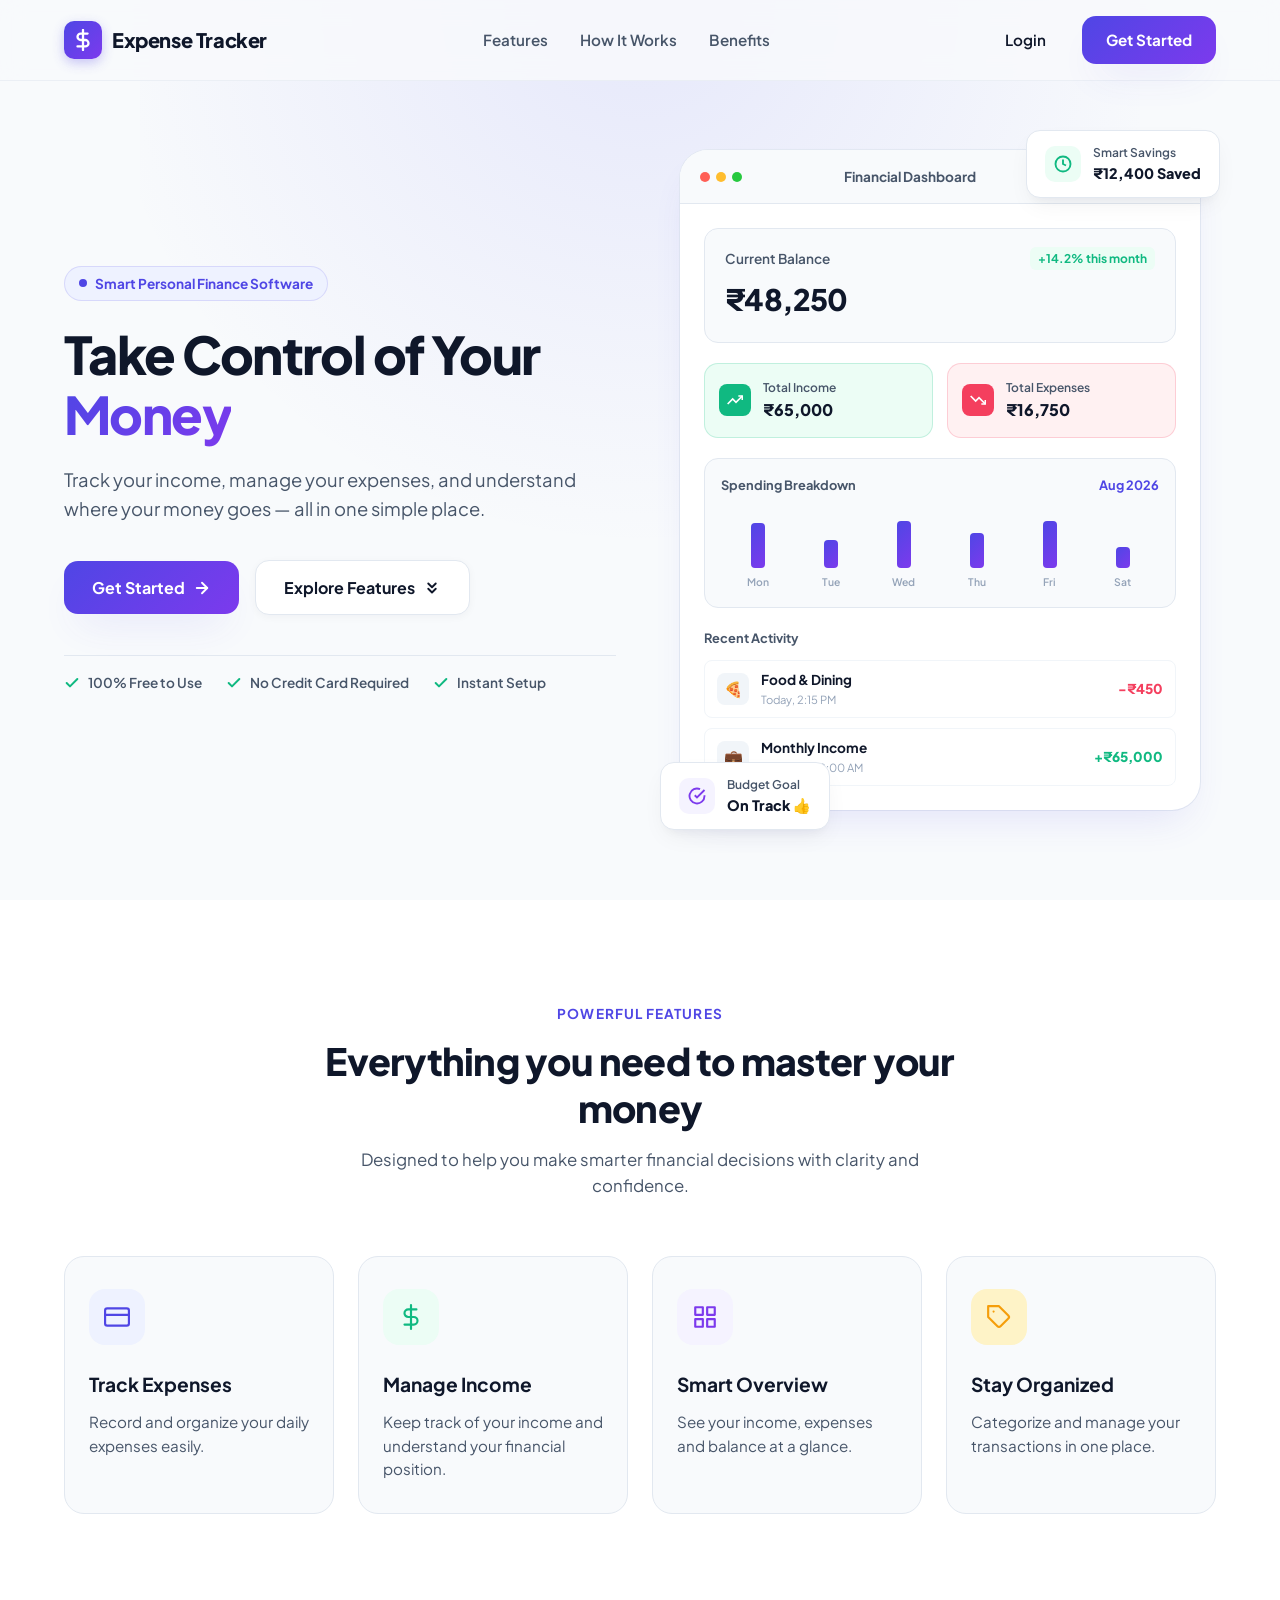
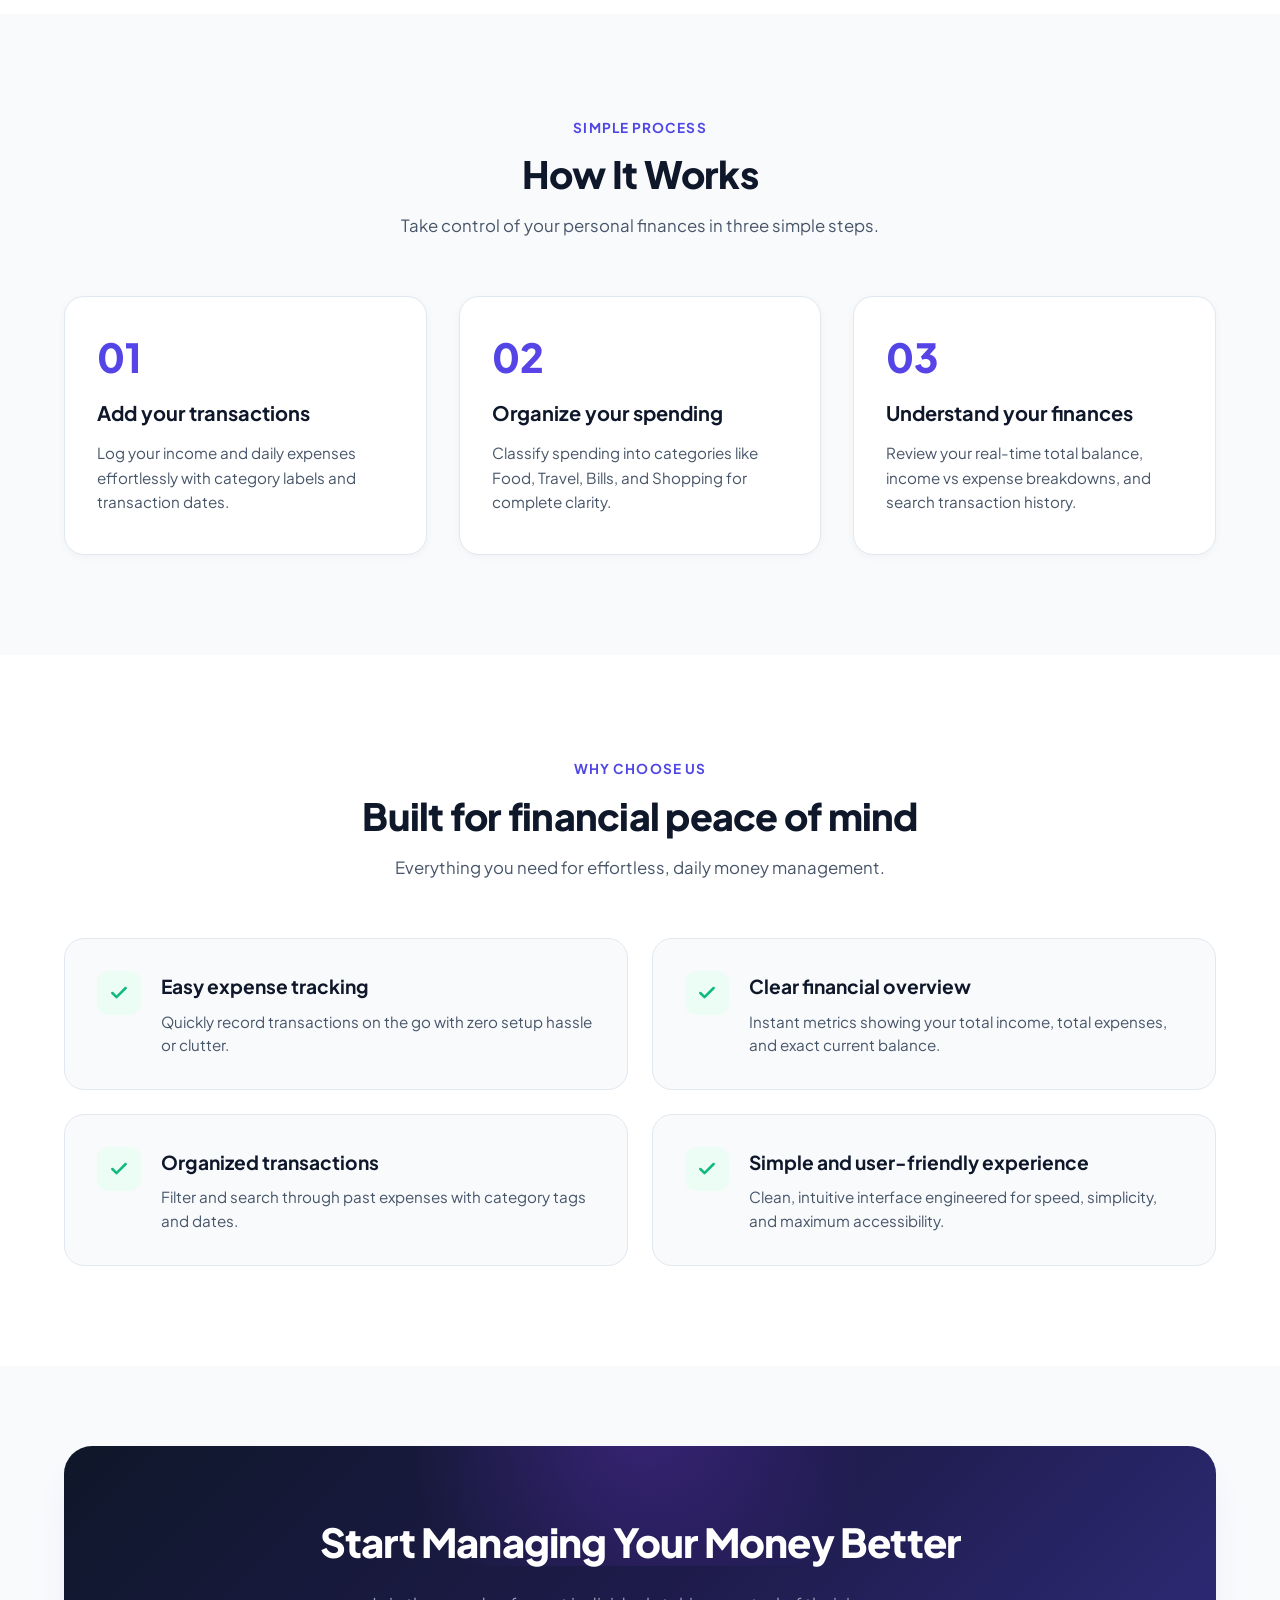
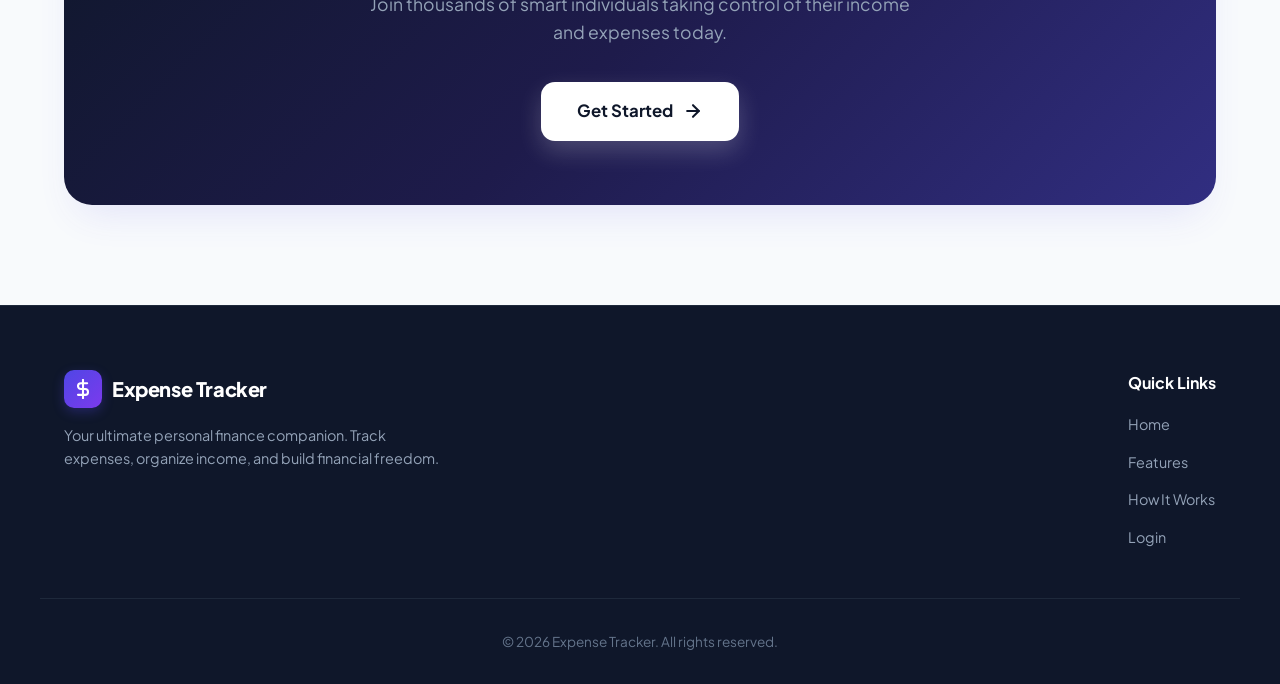
==== landing.html @ 093acadf "Implement Dashboard" ====
<!DOCTYPE html>
<html lang="en">
<head>
    <meta charset="UTF-8">
    <meta name="viewport" content="width=device-width, initial-scale=1.0">
    <title>Expense Tracker — Take Control of Your Money</title>
    <meta name="description" content="Track your income, manage your expenses, and understand where your money goes — all in one simple place.">
    <!-- Google Fonts -->
    <link rel="preconnect" href="https://fonts.googleapis.com">
    <link rel="preconnect" href="https://fonts.gstatic.com" crossorigin>
    <link href="https://fonts.googleapis.com/css2?family=Plus+Jakarta+Sans:wght@400;500;600;700;800&display=swap" rel="stylesheet">
    <link rel="stylesheet" href="landing.css">
</head>
<body>

    <!-- Header / Navbar -->
    <header class="navbar" id="navbar">
        <div class="nav-container">
            <a href="#top" class="brand">
                <div class="brand-icon">
                    <svg width="22" height="22" viewBox="0 0 24 24" fill="none" stroke="currentColor" stroke-width="2.5" stroke-linecap="round" stroke-linejoin="round">
                        <line x1="12" y1="1" x2="12" y2="23"></line>
                        <path d="M17 5H9.5a3.5 3.5 0 0 0 0 7h5a3.5 3.5 0 0 1 0 7H6"></path>
                    </svg>
                </div>
                <span>Expense Tracker</span>
            </a>

            <nav class="nav-links" id="navLinks">
                <a href="#features" class="nav-link">Features</a>
                <a href="#how-it-works" class="nav-link">How It Works</a>
                <a href="#benefits" class="nav-link">Benefits</a>
            </nav>

            <div class="nav-actions" id="navActions">
                <a href="index.html" class="btn-login">Login</a>
                <a href="index.html" class="btn-primary">Get Started</a>
            </div>

            <button class="mobile-toggle" id="mobileToggle" aria-label="Toggle Navigation Menu">
                <svg width="24" height="24" viewBox="0 0 24 24" fill="none" stroke="currentColor" stroke-width="2" stroke-linecap="round" stroke-linejoin="round" class="icon-menu">
                    <line x1="3" y1="12" x2="21" y2="12"></line>
                    <line x1="3" y1="6" x2="21" y2="6"></line>
                    <line x1="3" y1="18" x2="21" y2="18"></line>
                </svg>
                <svg width="24" height="24" viewBox="0 0 24 24" fill="none" stroke="currentColor" stroke-width="2" stroke-linecap="round" stroke-linejoin="round" class="icon-close">
                    <line x1="18" y1="6" x2="6" y2="18"></line>
                    <line x1="6" y1="6" x2="18" y2="18"></line>
                </svg>
            </button>
        </div>
    </header>

    <!-- Main Content -->
    <main>
        <!-- Hero Section -->
        <section class="hero-section" id="top">
            <div class="hero-bg-glow"></div>
            <div class="container hero-container">
                <div class="hero-content">
                    <div class="hero-badge">
                        <span class="badge-dot"></span>
                        Smart Personal Finance Software
                    </div>
                    
                    <h1 class="hero-title">
                        Take Control of Your <span class="gradient-text">Money</span>
                    </h1>
                    
                    <p class="hero-subheading">
                        Track your income, manage your expenses, and understand where your money goes — all in one simple place.
                    </p>

                    <div class="hero-buttons">
                        <a href="index.html" class="btn-primary btn-hero">
                            <span>Get Started</span>
                            <svg width="18" height="18" viewBox="0 0 24 24" fill="none" stroke="currentColor" stroke-width="2.5" stroke-linecap="round" stroke-linejoin="round">
                                <line x1="5" y1="12" x2="19" y2="12"></line>
                                <polyline points="12 5 19 12 12 19"></polyline>
                            </svg>
                        </a>
                        <a href="#features" class="btn-secondary btn-hero">
                            <span>Explore Features</span>
                            <svg width="18" height="18" viewBox="0 0 24 24" fill="none" stroke="currentColor" stroke-width="2.5" stroke-linecap="round" stroke-linejoin="round">
                                <path d="M7 13l5 5 5-5M7 6l5 5 5-5"/>
                            </svg>
                        </a>
                    </div>

                    <div class="hero-trust">
                        <div class="trust-item">
                            <svg width="16" height="16" viewBox="0 0 24 24" fill="none" stroke="#10B981" stroke-width="3" stroke-linecap="round" stroke-linejoin="round"><polyline points="20 6 9 17 4 12"></polyline></svg>
                            <span>100% Free to Use</span>
                        </div>
                        <div class="trust-item">
                            <svg width="16" height="16" viewBox="0 0 24 24" fill="none" stroke="#10B981" stroke-width="3" stroke-linecap="round" stroke-linejoin="round"><polyline points="20 6 9 17 4 12"></polyline></svg>
                            <span>No Credit Card Required</span>
                        </div>
                        <div class="trust-item">
                            <svg width="16" height="16" viewBox="0 0 24 24" fill="none" stroke="#10B981" stroke-width="3" stroke-linecap="round" stroke-linejoin="round"><polyline points="20 6 9 17 4 12"></polyline></svg>
                            <span>Instant Setup</span>
                        </div>
                    </div>
                </div>

                <!-- Hero Visual / Dashboard Mockup -->
                <div class="hero-visual">
                    <div class="visual-card-wrapper">
                        <!-- Main Dashboard Mockup Card -->
                        <div class="mockup-card">
                            <div class="mockup-header">
                                <div class="mockup-dots">
                                    <span class="dot dot-red"></span>
                                    <span class="dot dot-yellow"></span>
                                    <span class="dot dot-green"></span>
                                </div>
                                <div class="mockup-title">Financial Dashboard</div>
                                <div class="mockup-chip">Live Overview</div>
                            </div>

                            <div class="mockup-body">
                                <!-- Balance Highlight -->
                                <div class="mockup-balance">
                                    <div class="balance-meta">
                                        <span class="balance-label">Current Balance</span>
                                        <span class="balance-trend positive">+14.2% this month</span>
                                    </div>
                                    <div class="balance-value">₹48,250</div>
                                </div>

                                <!-- Summary Mini Cards Grid -->
                                <div class="mockup-summary-grid">
                                    <div class="mini-card income-card">
                                        <div class="mini-card-icon">
                                            <svg width="16" height="16" viewBox="0 0 24 24" fill="none" stroke="currentColor" stroke-width="2.5"><polyline points="23 6 13.5 15.5 8.5 10.5 1 18"></polyline><polyline points="17 6 23 6 23 12"></polyline></svg>
                                        </div>
                                        <div>
                                            <span class="mini-card-label">Total Income</span>
                                            <div class="mini-card-val">₹65,000</div>
                                        </div>
                                    </div>

                                    <div class="mini-card expense-card">
                                        <div class="mini-card-icon">
                                            <svg width="16" height="16" viewBox="0 0 24 24" fill="none" stroke="currentColor" stroke-width="2.5"><polyline points="23 18 13.5 8.5 8.5 13.5 1 6"></polyline><polyline points="17 18 23 18 23 12"></polyline></svg>
                                        </div>
                                        <div>
                                            <span class="mini-card-label">Total Expenses</span>
                                            <div class="mini-card-val">₹16,750</div>
                                        </div>
                                    </div>
                                </div>

                                <!-- Spending Chart Preview -->
                                <div class="mockup-chart-box">
                                    <div class="chart-header">
                                        <span>Spending Breakdown</span>
                                        <span class="chart-tag">Aug 2026</span>
                                    </div>
                                    <div class="chart-bars">
                                        <div class="bar-group">
                                            <div class="bar bar-1" style="height: 65%;"></div>
                                            <span>Mon</span>
                                        </div>
                                        <div class="bar-group">
                                            <div class="bar bar-2" style="height: 40%;"></div>
                                            <span>Tue</span>
                                        </div>
                                        <div class="bar-group">
                                            <div class="bar bar-3" style="height: 85%;"></div>
                                            <span>Wed</span>
                                        </div>
                                        <div class="bar-group">
                                            <div class="bar bar-4" style="height: 50%;"></div>
                                            <span>Thu</span>
                                        </div>
                                        <div class="bar-group">
                                            <div class="bar bar-5" style="height: 95%;"></div>
                                            <span>Fri</span>
                                        </div>
                                        <div class="bar-group">
                                            <div class="bar bar-6" style="height: 30%;"></div>
                                            <span>Sat</span>
                                        </div>
                                    </div>
                                </div>

                                <!-- Transactions Preview -->
                                <div class="mockup-transactions">
                                    <div class="mockup-tx-header">Recent Activity</div>
                                    <div class="tx-row">
                                        <div class="tx-icon icon-food">🍕</div>
                                        <div class="tx-info">
                                            <div class="tx-title">Food & Dining</div>
                                            <div class="tx-date">Today, 2:15 PM</div>
                                        </div>
                                        <div class="tx-amount negative">-₹450</div>
                                    </div>
                                    <div class="tx-row">
                                        <div class="tx-icon icon-salary">💼</div>
                                        <div class="tx-info">
                                            <div class="tx-title">Monthly Income</div>
                                            <div class="tx-date">Yesterday, 9:00 AM</div>
                                        </div>
                                        <div class="tx-amount positive">+₹65,000</div>
                                    </div>
                                </div>
                            </div>
                        </div>

                        <!-- Floating Accent Widget Cards -->
                        <div class="floating-badge badge-top">
                            <div class="badge-icon-bg green">
                                <svg width="18" height="18" viewBox="0 0 24 24" fill="none" stroke="currentColor" stroke-width="2.5"><circle cx="12" cy="12" r="10"></circle><polyline points="12 6 12 12 16 14"></polyline></svg>
                            </div>
                            <div>
                                <div class="badge-title">Smart Savings</div>
                                <div class="badge-value">₹12,400 Saved</div>
                            </div>
                        </div>

                        <div class="floating-badge badge-bottom">
                            <div class="badge-icon-bg purple">
                                <svg width="18" height="18" viewBox="0 0 24 24" fill="none" stroke="currentColor" stroke-width="2.5"><path d="M22 11.08V12a10 10 0 1 1-5.93-9.14"></path><polyline points="22 4 12 14.01 9 11.01"></polyline></svg>
                            </div>
                            <div>
                                <div class="badge-title">Budget Goal</div>
                                <div class="badge-value">On Track 👍</div>
                            </div>
                        </div>
                    </div>
                </div>
            </div>
        </section>

        <!-- Features Section -->
        <section class="features-section" id="features">
            <div class="container">
                <div class="section-header">
                    <span class="section-tag">Powerful Features</span>
                    <h2 class="section-title">Everything you need to master your money</h2>
                    <p class="section-subtitle">Designed to help you make smarter financial decisions with clarity and confidence.</p>
                </div>

                <div class="features-grid">
                    <!-- Feature 1 -->
                    <div class="feature-card">
                        <div class="feature-icon-wrapper icon-indigo">
                            <svg width="26" height="26" viewBox="0 0 24 24" fill="none" stroke="currentColor" stroke-width="2" stroke-linecap="round" stroke-linejoin="round">
                                <rect x="1" y="4" width="22" height="16" rx="2" ry="2"></rect>
                                <line x1="1" y1="10" x2="23" y2="10"></line>
                            </svg>
                        </div>
                        <h3 class="feature-title">Track Expenses</h3>
                        <p class="feature-desc">Record and organize your daily expenses easily.</p>
                    </div>

                    <!-- Feature 2 -->
                    <div class="feature-card">
                        <div class="feature-icon-wrapper icon-emerald">
                            <svg width="26" height="26" viewBox="0 0 24 24" fill="none" stroke="currentColor" stroke-width="2" stroke-linecap="round" stroke-linejoin="round">
                                <line x1="12" y1="1" x2="12" y2="23"></line>
                                <path d="M17 5H9.5a3.5 3.5 0 0 0 0 7h5a3.5 3.5 0 0 1 0 7H6"></path>
                            </svg>
                        </div>
                        <h3 class="feature-title">Manage Income</h3>
                        <p class="feature-desc">Keep track of your income and understand your financial position.</p>
                    </div>

                    <!-- Feature 3 -->
                    <div class="feature-card">
                        <div class="feature-icon-wrapper icon-purple">
                            <svg width="26" height="26" viewBox="0 0 24 24" fill="none" stroke="currentColor" stroke-width="2" stroke-linecap="round" stroke-linejoin="round">
                                <rect x="3" y="3" width="7" height="7"></rect>
                                <rect x="14" y="3" width="7" height="7"></rect>
                                <rect x="14" y="14" width="7" height="7"></rect>
                                <rect x="3" y="14" width="7" height="7"></rect>
                            </svg>
                        </div>
                        <h3 class="feature-title">Smart Overview</h3>
                        <p class="feature-desc">See your income, expenses and balance at a glance.</p>
                    </div>

                    <!-- Feature 4 -->
                    <div class="feature-card">
                        <div class="feature-icon-wrapper icon-amber">
                            <svg width="26" height="26" viewBox="0 0 24 24" fill="none" stroke="currentColor" stroke-width="2" stroke-linecap="round" stroke-linejoin="round">
                                <path d="M20.59 13.41l-7.17 7.17a2 2 0 0 1-2.83 0L2 12V2h10l8.59 8.59a2 2 0 0 1 0 2.82z"></path>
                                <line x1="7" y1="7" x2="7.01" y2="7"></line>
                            </svg>
                        </div>
                        <h3 class="feature-title">Stay Organized</h3>
                        <p class="feature-desc">Categorize and manage your transactions in one place.</p>
                    </div>
                </div>
            </div>
        </section>

        <!-- How It Works Section -->
        <section class="how-it-works-section" id="how-it-works">
            <div class="container">
                <div class="section-header">
                    <span class="section-tag">Simple Process</span>
                    <h2 class="section-title">How It Works</h2>
                    <p class="section-subtitle">Take control of your personal finances in three simple steps.</p>
                </div>

                <div class="steps-grid">
                    <!-- Step 01 -->
                    <div class="step-card">
                        <div class="step-number">01</div>
                        <h3 class="step-title">Add your transactions</h3>
                        <p class="step-desc">Log your income and daily expenses effortlessly with category labels and transaction dates.</p>
                    </div>

                    <!-- Step 02 -->
                    <div class="step-card">
                        <div class="step-number">02</div>
                        <h3 class="step-title">Organize your spending</h3>
                        <p class="step-desc">Classify spending into categories like Food, Travel, Bills, and Shopping for complete clarity.</p>
                    </div>

                    <!-- Step 03 -->
                    <div class="step-card">
                        <div class="step-number">03</div>
                        <h3 class="step-title">Understand your finances</h3>
                        <p class="step-desc">Review your real-time total balance, income vs expense breakdowns, and search transaction history.</p>
                    </div>
                </div>
            </div>
        </section>

        <!-- Benefits Section -->
        <section class="benefits-section" id="benefits">
            <div class="container">
                <div class="section-header">
                    <span class="section-tag">Why Choose Us</span>
                    <h2 class="section-title">Built for financial peace of mind</h2>
                    <p class="section-subtitle">Everything you need for effortless, daily money management.</p>
                </div>

                <div class="benefits-grid">
                    <div class="benefit-card">
                        <div class="benefit-check">
                            <svg width="20" height="20" viewBox="0 0 24 24" fill="none" stroke="currentColor" stroke-width="3" stroke-linecap="round" stroke-linejoin="round">
                                <polyline points="20 6 9 17 4 12"></polyline>
                            </svg>
                        </div>
                        <div>
                            <h3 class="benefit-title">Easy expense tracking</h3>
                            <p class="benefit-desc">Quickly record transactions on the go with zero setup hassle or clutter.</p>
                        </div>
                    </div>

                    <div class="benefit-card">
                        <div class="benefit-check">
                            <svg width="20" height="20" viewBox="0 0 24 24" fill="none" stroke="currentColor" stroke-width="3" stroke-linecap="round" stroke-linejoin="round">
                                <polyline points="20 6 9 17 4 12"></polyline>
                            </svg>
                        </div>
                        <div>
                            <h3 class="benefit-title">Clear financial overview</h3>
                            <p class="benefit-desc">Instant metrics showing your total income, total expenses, and exact current balance.</p>
                        </div>
                    </div>

                    <div class="benefit-card">
                        <div class="benefit-check">
                            <svg width="20" height="20" viewBox="0 0 24 24" fill="none" stroke="currentColor" stroke-width="3" stroke-linecap="round" stroke-linejoin="round">
                                <polyline points="20 6 9 17 4 12"></polyline>
                            </svg>
                        </div>
                        <div>
                            <h3 class="benefit-title">Organized transactions</h3>
                            <p class="benefit-desc">Filter and search through past expenses with category tags and dates.</p>
                        </div>
                    </div>

                    <div class="benefit-card">
                        <div class="benefit-check">
                            <svg width="20" height="20" viewBox="0 0 24 24" fill="none" stroke="currentColor" stroke-width="3" stroke-linecap="round" stroke-linejoin="round">
                                <polyline points="20 6 9 17 4 12"></polyline>
                            </svg>
                        </div>
                        <div>
                            <h3 class="benefit-title">Simple and user-friendly experience</h3>
                            <p class="benefit-desc">Clean, intuitive interface engineered for speed, simplicity, and maximum accessibility.</p>
                        </div>
                    </div>
                </div>
            </div>
        </section>

        <!-- CTA Section -->
        <section class="cta-section">
            <div class="container">
                <div class="cta-card">
                    <div class="cta-bg-glow"></div>
                    <h2 class="cta-title">Start Managing Your Money Better</h2>
                    <p class="cta-desc">Join thousands of smart individuals taking control of their income and expenses today.</p>
                    <a href="index.html" class="btn-cta">
                        <span>Get Started</span>
                        <svg width="20" height="20" viewBox="0 0 24 24" fill="none" stroke="currentColor" stroke-width="2.5" stroke-linecap="round" stroke-linejoin="round">
                            <line x1="5" y1="12" x2="19" y2="12"></line>
                            <polyline points="12 5 19 12 12 19"></polyline>
                        </svg>
                    </a>
                </div>
            </div>
        </section>
    </main>

    <!-- Footer -->
    <footer class="footer">
        <div class="container footer-container">
            <div class="footer-brand-col">
                <a href="#top" class="brand">
                    <div class="brand-icon">
                        <svg width="20" height="20" viewBox="0 0 24 24" fill="none" stroke="currentColor" stroke-width="2.5" stroke-linecap="round" stroke-linejoin="round">
                            <line x1="12" y1="1" x2="12" y2="23"></line>
                            <path d="M17 5H9.5a3.5 3.5 0 0 0 0 7h5a3.5 3.5 0 0 1 0 7H6"></path>
                        </svg>
                    </div>
                    <span>Expense Tracker</span>
                </a>
                <p class="footer-desc">Your ultimate personal finance companion. Track expenses, organize income, and build financial freedom.</p>
            </div>

            <div class="footer-links-col">
                <h4 class="footer-heading">Quick Links</h4>
                <ul class="footer-menu">
                    <li><a href="#top">Home</a></li>
                    <li><a href="#features">Features</a></li>
                    <li><a href="#how-it-works">How It Works</a></li>
                    <li><a href="index.html">Login</a></li>
                </ul>
            </div>
        </div>

        <div class="container footer-bottom">
            <p>&copy; 2026 Expense Tracker. All rights reserved.</p>
        </div>
    </footer>

    <script src="landing.js"></script>
</body>
</html>
---- landing.css ----
/* ==========================================================================
   Expense Tracker — Landing Page Stylesheet
   Design Inspiration: Modern Personal Finance / Fintech SaaS
   ========================================================================== */

/* --------------------------------------------------------------------------
   1. CSS VARIABLES & DESIGN SYSTEM TOKENS
   -------------------------------------------------------------------------- */
:root {
    /* Color Palette */
    --color-bg: #F8FAFC;
    --color-bg-alt: #FFFFFF;
    --color-card: #FFFFFF;
    --color-text-main: #0F172A;     /* Dark Navy */
    --color-text-muted: #475569;    /* Slate */
    --color-text-light: #94A3B8;    /* Muted Gray */

    /* Brand & Accent Colors */
    --color-primary: #4F46E5;       /* Indigo */
    --color-primary-hover: #4338CA;
    --color-primary-light: #EEF2FF;
    --color-purple: #7C3AED;        /* Violet Accent */
    --color-purple-light: #F5F3FF;
    --color-emerald: #10B981;       /* Positive Income */
    --color-emerald-light: #ECFDF5;
    --color-rose: #F43F5E;          /* Expense Red */
    --color-rose-light: #FFF1F2;
    --color-amber: #F59E0B;
    --color-amber-light: #FEF3C7;

    /* Gradients */
    --gradient-primary: linear-gradient(135deg, #4F46E5 0%, #7C3AED 100%);
    --gradient-hero-bg: radial-gradient(circle at 50% 0%, rgba(99, 102, 241, 0.12) 0%, rgba(248, 250, 252, 0) 70%);
    --gradient-card-border: linear-gradient(135deg, rgba(79, 70, 229, 0.2), rgba(124, 58, 237, 0.05));
    --gradient-cta: linear-gradient(135deg, #0F172A 0%, #1E1B4B 50%, #312E81 100%);

    /* Shadows & Glassmorphism */
    --shadow-sm: 0 2px 8px rgba(15, 23, 42, 0.04);
    --shadow-md: 0 10px 25px -5px rgba(15, 23, 42, 0.06), 0 8px 10px -6px rgba(15, 23, 42, 0.04);
    --shadow-lg: 0 20px 40px -15px rgba(79, 70, 229, 0.14);
    --shadow-glow: 0 0 40px rgba(79, 70, 229, 0.25);
    
    /* Typography */
    --font-sans: 'Plus Jakarta Sans', -apple-system, BlinkMacSystemFont, 'Segoe UI', Roboto, sans-serif;

    /* Layout & Spacing */
    --radius-sm: 8px;
    --radius-md: 14px;
    --radius-lg: 20px;
    --radius-xl: 28px;
    --container-max-width: 1200px;
}

/* --------------------------------------------------------------------------
   2. GLOBAL RESET & BASE STYLES
   -------------------------------------------------------------------------- */
*, *::before, *::after {
    box-sizing: border-box;
    margin: 0;
    padding: 0;
}

html {
    scroll-behavior: smooth;
    font-size: 16px;
}

body {
    font-family: var(--font-sans);
    background-color: var(--color-bg);
    color: var(--color-text-main);
    line-height: 1.6;
    overflow-x: hidden;
    -webkit-font-smoothing: antialiased;
}

a {
    color: inherit;
    text-decoration: none;
}

button {
    font-family: inherit;
    cursor: pointer;
    border: none;
    background: none;
}

.container {
    width: 100%;
    max-width: var(--container-max-width);
    margin: 0 auto;
    padding: 0 24px;
}

/* --------------------------------------------------------------------------
   3. NAVBAR
   -------------------------------------------------------------------------- */
.navbar {
    position: fixed;
    top: 0;
    left: 0;
    right: 0;
    z-index: 1000;
    transition: all 0.3s ease;
    background: rgba(248, 250, 252, 0.85);
    backdrop-filter: blur(12px);
    border-bottom: 1px solid rgba(226, 232, 240, 0.6);
}

.navbar.scrolled {
    background: rgba(255, 255, 255, 0.95);
    box-shadow: var(--shadow-sm);
    border-bottom-color: rgba(226, 232, 240, 0.9);
}

.nav-container {
    max-width: var(--container-max-width);
    margin: 0 auto;
    padding: 16px 24px;
    display: flex;
    align-items: center;
    justify-content: space-between;
}

.brand {
    display: flex;
    align-items: center;
    gap: 10px;
    font-size: 1.25rem;
    font-weight: 800;
    color: var(--color-text-main);
    letter-spacing: -0.02em;
}

.brand-icon {
    width: 38px;
    height: 38px;
    background: var(--gradient-primary);
    color: #FFFFFF;
    border-radius: 10px;
    display: flex;
    align-items: center;
    justify-content: center;
    box-shadow: 0 4px 12px rgba(79, 70, 229, 0.3);
}

.nav-links {
    display: flex;
    align-items: center;
    gap: 32px;
}

.nav-link {
    font-size: 0.95rem;
    font-weight: 600;
    color: var(--color-text-muted);
    transition: color 0.2s ease;
}

.nav-link:hover {
    color: var(--color-primary);
}

.nav-actions {
    display: flex;
    align-items: center;
    gap: 16px;
}

.btn-login {
    font-size: 0.95rem;
    font-weight: 600;
    color: var(--color-text-main);
    padding: 10px 20px;
    border-radius: var(--radius-sm);
    transition: all 0.2s ease;
}

.btn-login:hover {
    color: var(--color-primary);
    background-color: var(--color-primary-light);
}

.btn-primary {
    display: inline-flex;
    align-items: center;
    justify-content: center;
    gap: 8px;
    font-size: 0.95rem;
    font-weight: 700;
    color: #FFFFFF;
    background: var(--gradient-primary);
    padding: 12px 24px;
    border-radius: var(--radius-md);
    box-shadow: var(--shadow-lg);
    transition: all 0.25s ease;
}

.btn-primary:hover {
    transform: translateY(-2px);
    box-shadow: 0 12px 24px rgba(79, 70, 229, 0.35);
}

/* Mobile Toggle */
.mobile-toggle {
    display: none;
    color: var(--color-text-main);
    padding: 6px;
}

.mobile-toggle .icon-close {
    display: none;
}

.mobile-toggle.active .icon-menu {
    display: none;
}

.mobile-toggle.active .icon-close {
    display: block;
}

/* --------------------------------------------------------------------------
   4. HERO SECTION
   -------------------------------------------------------------------------- */
.hero-section {
    position: relative;
    padding-top: 150px;
    padding-bottom: 90px;
    overflow: hidden;
}

.hero-bg-glow {
    position: absolute;
    top: 0;
    left: 50%;
    transform: translateX(-50%);
    width: 1000px;
    height: 600px;
    background: var(--gradient-hero-bg);
    pointer-events: none;
    z-index: 0;
}

.hero-container {
    position: relative;
    z-index: 1;
    display: grid;
    grid-template-columns: 1fr 1fr;
    gap: 48px;
    align-items: center;
}

.hero-content {
    max-width: 560px;
}

.hero-badge {
    display: inline-flex;
    align-items: center;
    gap: 8px;
    font-size: 0.85rem;
    font-weight: 700;
    color: var(--color-primary);
    background-color: var(--color-primary-light);
    padding: 6px 14px;
    border-radius: 30px;
    margin-bottom: 24px;
    border: 1px solid rgba(79, 70, 229, 0.15);
}

.badge-dot {
    width: 8px;
    height: 8px;
    background-color: var(--color-primary);
    border-radius: 50%;
    display: inline-block;
}

.hero-title {
    font-size: 3.25rem;
    font-weight: 800;
    line-height: 1.15;
    letter-spacing: -0.03em;
    color: var(--color-text-main);
    margin-bottom: 20px;
}

.gradient-text {
    background: var(--gradient-primary);
    -webkit-background-clip: text;
    -webkit-text-fill-color: transparent;
}

.hero-subheading {
    font-size: 1.15rem;
    color: var(--color-text-muted);
    margin-bottom: 36px;
    line-height: 1.6;
}

.hero-buttons {
    display: flex;
    align-items: center;
    gap: 16px;
    margin-bottom: 40px;
    flex-wrap: wrap;
}

.btn-hero {
    padding: 14px 28px;
    font-size: 1rem;
}

.btn-secondary {
    display: inline-flex;
    align-items: center;
    justify-content: center;
    gap: 8px;
    font-size: 1rem;
    font-weight: 700;
    color: var(--color-text-main);
    background-color: #FFFFFF;
    border: 1.5px solid #E2E8F0;
    padding: 14px 28px;
    border-radius: var(--radius-md);
    box-shadow: var(--shadow-sm);
    transition: all 0.25s ease;
}

.btn-secondary:hover {
    background-color: #F8FAFC;
    border-color: #CBD5E1;
    transform: translateY(-2px);
    box-shadow: var(--shadow-md);
}

.hero-trust {
    display: flex;
    align-items: center;
    gap: 24px;
    flex-wrap: wrap;
    padding-top: 16px;
    border-top: 1px solid #E2E8F0;
}

.trust-item {
    display: flex;
    align-items: center;
    gap: 8px;
    font-size: 0.85rem;
    font-weight: 600;
    color: var(--color-text-muted);
}

/* --------------------------------------------------------------------------
   5. HERO VISUAL / DASHBOARD MOCKUP
   -------------------------------------------------------------------------- */
.hero-visual {
    position: relative;
    display: flex;
    justify-content: center;
}

.visual-card-wrapper {
    position: relative;
    width: 100%;
    max-width: 520px;
}

.mockup-card {
    background: #FFFFFF;
    border-radius: var(--radius-xl);
    box-shadow: var(--shadow-lg), 0 0 0 1px rgba(226, 232, 240, 0.8);
    overflow: hidden;
    transition: transform 0.3s ease;
}

.mockup-card:hover {
    transform: translateY(-4px);
}

.mockup-header {
    background: #F8FAFC;
    padding: 14px 20px;
    display: flex;
    align-items: center;
    justify-content: space-between;
    border-bottom: 1px solid #E2E8F0;
}

.mockup-dots {
    display: flex;
    gap: 6px;
}

.dot {
    width: 10px;
    height: 10px;
    border-radius: 50%;
}
.dot-red { background: #FF5F56; }
.dot-yellow { background: #FFBD2E; }
.dot-green { background: #27C93F; }

.mockup-title {
    font-size: 0.85rem;
    font-weight: 700;
    color: var(--color-text-muted);
}

.mockup-chip {
    font-size: 0.75rem;
    font-weight: 700;
    color: var(--color-emerald);
    background: var(--color-emerald-light);
    padding: 3px 10px;
    border-radius: 12px;
}

.mockup-body {
    padding: 24px;
}

/* Balance Box */
.mockup-balance {
    background: var(--color-bg);
    border-radius: var(--radius-md);
    padding: 18px 20px;
    margin-bottom: 20px;
    border: 1px solid #E2E8F0;
}

.balance-meta {
    display: flex;
    justify-content: space-between;
    align-items: center;
    margin-bottom: 6px;
}

.balance-label {
    font-size: 0.85rem;
    font-weight: 600;
    color: var(--color-text-muted);
}

.balance-trend.positive {
    font-size: 0.75rem;
    font-weight: 700;
    color: var(--color-emerald);
    background: var(--color-emerald-light);
    padding: 2px 8px;
    border-radius: 6px;
}

.balance-value {
    font-size: 1.85rem;
    font-weight: 800;
    color: var(--color-text-main);
    letter-spacing: -0.02em;
}

/* Summary Grid */
.mockup-summary-grid {
    display: grid;
    grid-template-columns: 1fr 1fr;
    gap: 14px;
    margin-bottom: 20px;
}

.mini-card {
    display: flex;
    align-items: center;
    gap: 12px;
    padding: 14px;
    border-radius: var(--radius-md);
    border: 1px solid #E2E8F0;
}

.income-card {
    background: var(--color-emerald-light);
    border-color: rgba(16, 185, 129, 0.2);
}

.income-card .mini-card-icon {
    background: #10B981;
    color: #FFFFFF;
}

.expense-card {
    background: var(--color-rose-light);
    border-color: rgba(244, 63, 94, 0.2);
}

.expense-card .mini-card-icon {
    background: #F43F5E;
    color: #FFFFFF;
}

.mini-card-icon {
    width: 32px;
    height: 32px;
    border-radius: 8px;
    display: flex;
    align-items: center;
    justify-content: center;
    flex-shrink: 0;
}

.mini-card-label {
    display: block;
    font-size: 0.75rem;
    font-weight: 600;
    color: var(--color-text-muted);
}

.mini-card-val {
    font-size: 1rem;
    font-weight: 800;
    color: var(--color-text-main);
}

/* Chart Preview */
.mockup-chart-box {
    background: #F8FAFC;
    border-radius: var(--radius-md);
    padding: 16px;
    margin-bottom: 20px;
    border: 1px solid #E2E8F0;
}

.chart-header {
    display: flex;
    justify-content: space-between;
    font-size: 0.8rem;
    font-weight: 700;
    color: var(--color-text-muted);
    margin-bottom: 16px;
}

.chart-tag {
    color: var(--color-primary);
}

.chart-bars {
    display: flex;
    align-items: flex-end;
    justify-content: space-between;
    height: 80px;
    padding-top: 10px;
}

.bar-group {
    display: flex;
    flex-direction: column;
    align-items: center;
    gap: 6px;
    height: 100%;
    justify-content: flex-end;
    flex: 1;
}

.bar {
    width: 14px;
    border-radius: 4px;
    background: var(--gradient-primary);
    transition: height 0.3s ease;
}

.bar-group span {
    font-size: 0.65rem;
    font-weight: 600;
    color: var(--color-text-light);
}

/* Transactions list mockup */
.mockup-transactions {
    display: flex;
    flex-direction: column;
    gap: 10px;
}

.mockup-tx-header {
    font-size: 0.8rem;
    font-weight: 700;
    color: var(--color-text-muted);
    margin-bottom: 2px;
}

.tx-row {
    display: flex;
    align-items: center;
    gap: 12px;
    padding: 8px 12px;
    background: #FFFFFF;
    border-radius: var(--radius-sm);
    border: 1px solid #F1F5F9;
}

.tx-icon {
    width: 32px;
    height: 32px;
    border-radius: 8px;
    background: #F1F5F9;
    display: flex;
    align-items: center;
    justify-content: center;
    font-size: 0.95rem;
}

.tx-info {
    flex: 1;
}

.tx-title {
    font-size: 0.85rem;
    font-weight: 700;
    color: var(--color-text-main);
}

.tx-date {
    font-size: 0.7rem;
    color: var(--color-text-light);
}

.tx-amount {
    font-size: 0.85rem;
    font-weight: 800;
}
.tx-amount.negative { color: var(--color-rose); }
.tx-amount.positive { color: var(--color-emerald); }

/* Floating Badges */
.floating-badge {
    position: absolute;
    background: #FFFFFF;
    padding: 12px 18px;
    border-radius: var(--radius-md);
    box-shadow: var(--shadow-md);
    border: 1px solid #E2E8F0;
    display: flex;
    align-items: center;
    gap: 12px;
    z-index: 10;
    animation: float 4s ease-in-out infinite;
}

.badge-top {
    top: -20px;
    right: -20px;
}

.badge-bottom {
    bottom: -20px;
    left: -20px;
    animation-delay: 2s;
}

.badge-icon-bg {
    width: 36px;
    height: 36px;
    border-radius: 10px;
    display: flex;
    align-items: center;
    justify-content: center;
}

.badge-icon-bg.green {
    background: var(--color-emerald-light);
    color: var(--color-emerald);
}

.badge-icon-bg.purple {
    background: var(--color-purple-light);
    color: var(--color-purple);
}

.badge-title {
    font-size: 0.75rem;
    font-weight: 600;
    color: var(--color-text-muted);
}

.badge-value {
    font-size: 0.9rem;
    font-weight: 800;
    color: var(--color-text-main);
}

@keyframes float {
    0%, 100% { transform: translateY(0); }
    50% { transform: translateY(-8px); }
}

/* --------------------------------------------------------------------------
   6. SECTION HEADERS & GENERAL CARD GRIDS
   -------------------------------------------------------------------------- */
.section-header {
    text-align: center;
    max-width: 640px;
    margin: 0 auto 56px auto;
}

.section-tag {
    display: inline-block;
    font-size: 0.85rem;
    font-weight: 700;
    color: var(--color-primary);
    text-transform: uppercase;
    letter-spacing: 0.08em;
    margin-bottom: 12px;
}

.section-title {
    font-size: 2.35rem;
    font-weight: 800;
    color: var(--color-text-main);
    letter-spacing: -0.02em;
    margin-bottom: 16px;
    line-height: 1.25;
}

.section-subtitle {
    font-size: 1.05rem;
    color: var(--color-text-muted);
}

/* --------------------------------------------------------------------------
   7. FEATURES SECTION
   -------------------------------------------------------------------------- */
.features-section {
    padding: 100px 0;
    background: #FFFFFF;
}

.features-grid {
    display: grid;
    grid-template-columns: repeat(4, 1fr);
    gap: 24px;
}

.feature-card {
    background: var(--color-bg);
    padding: 32px 24px;
    border-radius: var(--radius-lg);
    border: 1px solid #E2E8F0;
    transition: all 0.3s ease;
    display: flex;
    flex-direction: column;
    align-items: flex-start;
}

.feature-card:hover {
    transform: translateY(-6px);
    background: #FFFFFF;
    box-shadow: var(--shadow-lg);
    border-color: rgba(79, 70, 229, 0.25);
}

.feature-icon-wrapper {
    width: 56px;
    height: 56px;
    border-radius: 16px;
    display: flex;
    align-items: center;
    justify-content: center;
    margin-bottom: 24px;
}

.icon-indigo { background: var(--color-primary-light); color: var(--color-primary); }
.icon-emerald { background: var(--color-emerald-light); color: var(--color-emerald); }
.icon-purple { background: var(--color-purple-light); color: var(--color-purple); }
.icon-amber { background: var(--color-amber-light); color: var(--color-amber); }

.feature-title {
    font-size: 1.2rem;
    font-weight: 700;
    color: var(--color-text-main);
    margin-bottom: 10px;
}

.feature-desc {
    font-size: 0.95rem;
    color: var(--color-text-muted);
    line-height: 1.55;
}

/* --------------------------------------------------------------------------
   8. HOW IT WORKS SECTION
   -------------------------------------------------------------------------- */
.how-it-works-section {
    padding: 100px 0;
    background: var(--color-bg);
}

.steps-grid {
    display: grid;
    grid-template-columns: repeat(3, 1fr);
    gap: 32px;
}

.step-card {
    background: #FFFFFF;
    padding: 40px 32px;
    border-radius: var(--radius-lg);
    border: 1px solid #E2E8F0;
    box-shadow: var(--shadow-sm);
    position: relative;
    transition: all 0.3s ease;
}

.step-card:hover {
    transform: translateY(-4px);
    box-shadow: var(--shadow-md);
    border-color: rgba(79, 70, 229, 0.3);
}

.step-number {
    font-size: 2.5rem;
    font-weight: 800;
    background: var(--gradient-primary);
    -webkit-background-clip: text;
    -webkit-text-fill-color: transparent;
    margin-bottom: 20px;
    line-height: 1;
}

.step-title {
    font-size: 1.25rem;
    font-weight: 700;
    color: var(--color-text-main);
    margin-bottom: 12px;
}

.step-desc {
    font-size: 0.95rem;
    color: var(--color-text-muted);
    line-height: 1.6;
}

/* --------------------------------------------------------------------------
   9. BENEFITS SECTION
   -------------------------------------------------------------------------- */
.benefits-section {
    padding: 100px 0;
    background: #FFFFFF;
}

.benefits-grid {
    display: grid;
    grid-template-columns: repeat(2, 1fr);
    gap: 24px;
}

.benefit-card {
    display: flex;
    align-items: flex-start;
    gap: 20px;
    background: var(--color-bg);
    padding: 32px;
    border-radius: var(--radius-lg);
    border: 1px solid #E2E8F0;
    transition: all 0.3s ease;
}

.benefit-card:hover {
    transform: translateY(-3px);
    box-shadow: var(--shadow-md);
    border-color: rgba(79, 70, 229, 0.2);
    background: #FFFFFF;
}

.benefit-check {
    width: 44px;
    height: 44px;
    border-radius: 12px;
    background: var(--color-emerald-light);
    color: var(--color-emerald);
    display: flex;
    align-items: center;
    justify-content: center;
    flex-shrink: 0;
}

.benefit-title {
    font-size: 1.2rem;
    font-weight: 700;
    color: var(--color-text-main);
    margin-bottom: 8px;
}

.benefit-desc {
    font-size: 0.95rem;
    color: var(--color-text-muted);
    line-height: 1.55;
}

/* --------------------------------------------------------------------------
   10. CTA SECTION
   -------------------------------------------------------------------------- */
.cta-section {
    padding: 80px 0 100px 0;
    background: var(--color-bg);
}

.cta-card {
    position: relative;
    background: var(--gradient-cta);
    padding: 64px 32px;
    border-radius: var(--radius-xl);
    text-align: center;
    color: #FFFFFF;
    box-shadow: var(--shadow-lg);
    overflow: hidden;
}

.cta-bg-glow {
    position: absolute;
    top: -50%;
    left: 50%;
    transform: translateX(-50%);
    width: 600px;
    height: 300px;
    background: radial-gradient(circle, rgba(124, 58, 237, 0.3) 0%, rgba(15, 23, 42, 0) 70%);
    pointer-events: none;
}

.cta-title {
    font-size: 2.5rem;
    font-weight: 800;
    letter-spacing: -0.02em;
    margin-bottom: 16px;
    position: relative;
    z-index: 1;
}

.cta-desc {
    font-size: 1.1rem;
    color: #94A3B8;
    max-width: 540px;
    margin: 0 auto 36px auto;
    position: relative;
    z-index: 1;
}

.btn-cta {
    position: relative;
    z-index: 1;
    display: inline-flex;
    align-items: center;
    gap: 10px;
    font-size: 1.05rem;
    font-weight: 700;
    color: #0F172A;
    background: #FFFFFF;
    padding: 16px 36px;
    border-radius: var(--radius-md);
    box-shadow: 0 10px 25px rgba(255, 255, 255, 0.2);
    transition: all 0.25s ease;
}

.btn-cta:hover {
    transform: translateY(-3px);
    background: #F8FAFC;
    box-shadow: 0 14px 30px rgba(255, 255, 255, 0.3);
}

/* --------------------------------------------------------------------------
   11. FOOTER
   -------------------------------------------------------------------------- */
.footer {
    background: #0F172A;
    color: #FFFFFF;
    padding-top: 64px;
    padding-bottom: 32px;
    border-top: 1px solid #1E293B;
}

.footer-container {
    display: flex;
    justify-content: space-between;
    gap: 48px;
    padding-bottom: 48px;
    border-bottom: 1px solid #1E293B;
}

.footer-brand-col {
    max-width: 380px;
}

.footer-brand-col .brand {
    color: #FFFFFF;
    margin-bottom: 16px;
}

.footer-desc {
    font-size: 0.9rem;
    color: #94A3B8;
    line-height: 1.6;
}

.footer-links-col {
    display: flex;
    flex-direction: column;
    gap: 16px;
}

.footer-heading {
    font-size: 1rem;
    font-weight: 700;
    color: #FFFFFF;
}

.footer-menu {
    list-style: none;
    display: flex;
    flex-direction: column;
    gap: 12px;
}

.footer-menu a {
    font-size: 0.9rem;
    color: #94A3B8;
    transition: color 0.2s ease;
}

.footer-menu a:hover {
    color: #FFFFFF;
}

.footer-bottom {
    padding-top: 32px;
    text-align: center;
    font-size: 0.85rem;
    color: #64748B;
}

/* --------------------------------------------------------------------------
   12. RESPONSIVE DESIGN (MEDIA QUERIES)
   -------------------------------------------------------------------------- */
@media (max-width: 1024px) {
    .features-grid {
        grid-template-columns: repeat(2, 1fr);
    }
}

@media (max-width: 900px) {
    .hero-container {
        grid-template-columns: 1fr;
        gap: 60px;
        text-align: center;
    }

    .hero-content {
        max-width: 100%;
        margin: 0 auto;
    }

    .hero-buttons {
        justify-content: center;
    }

    .hero-trust {
        justify-content: center;
    }

    .steps-grid {
        grid-template-columns: 1fr;
    }

    .benefits-grid {
        grid-template-columns: 1fr;
    }
}

@media (max-width: 768px) {
    .nav-links, .nav-actions {
        display: none;
    }

    .mobile-toggle {
        display: block;
    }

    /* Mobile Menu Open State */
    .navbar.menu-open .nav-links {
        display: flex;
        flex-direction: column;
        position: absolute;
        top: 100%;
        left: 0;
        right: 0;
        background: #FFFFFF;
        padding: 24px;
        box-shadow: var(--shadow-md);
        border-bottom: 1px solid #E2E8F0;
        gap: 20px;
    }

    .navbar.menu-open .nav-actions {
        display: flex;
        flex-direction: column;
        position: absolute;
        top: calc(100% + 200px);
        left: 0;
        right: 0;
        background: #FFFFFF;
        padding: 0 24px 24px 24px;
        box-shadow: var(--shadow-md);
        gap: 12px;
    }

    .hero-title {
        font-size: 2.5rem;
    }

    .section-title {
        font-size: 1.85rem;
    }

    .cta-title {
        font-size: 1.85rem;
    }

    .features-grid {
        grid-template-columns: 1fr;
    }

    .floating-badge {
        display: none;
    }

    .footer-container {
        flex-direction: column;
        gap: 32px;
    }
}
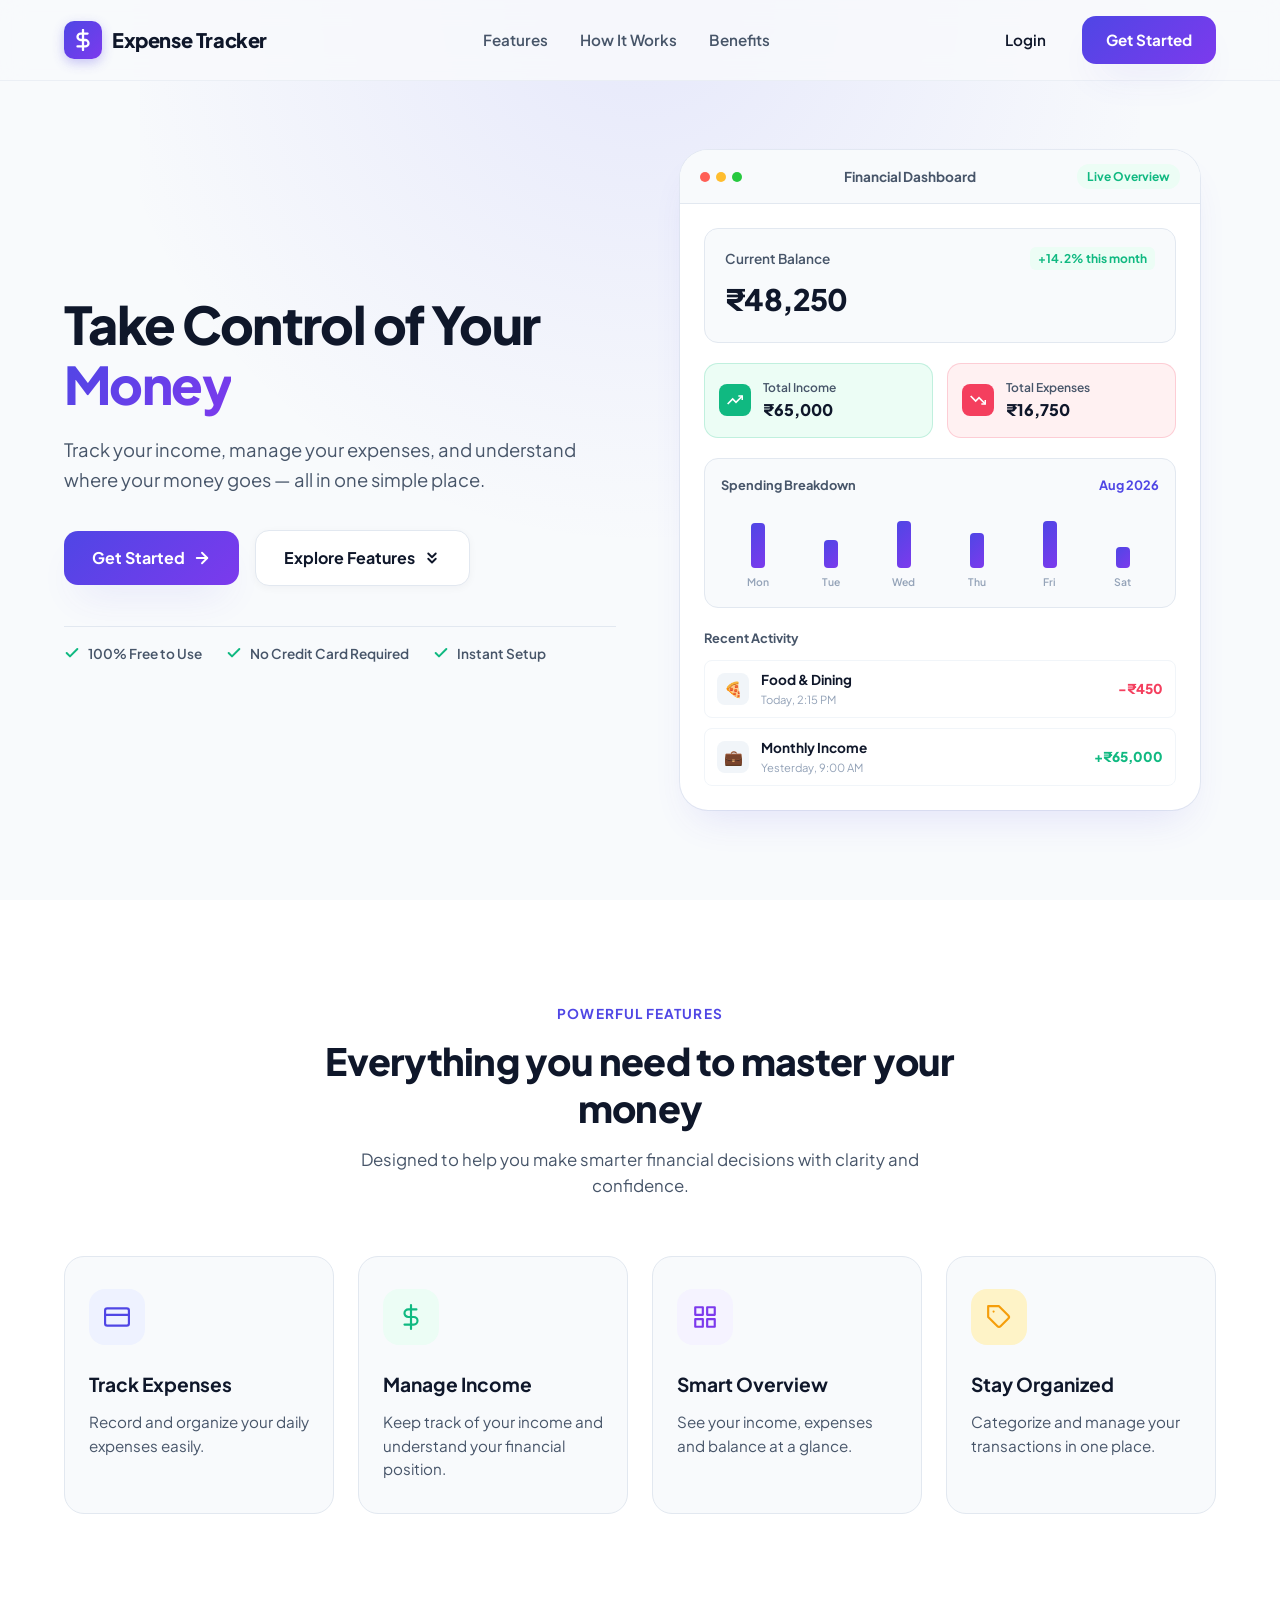
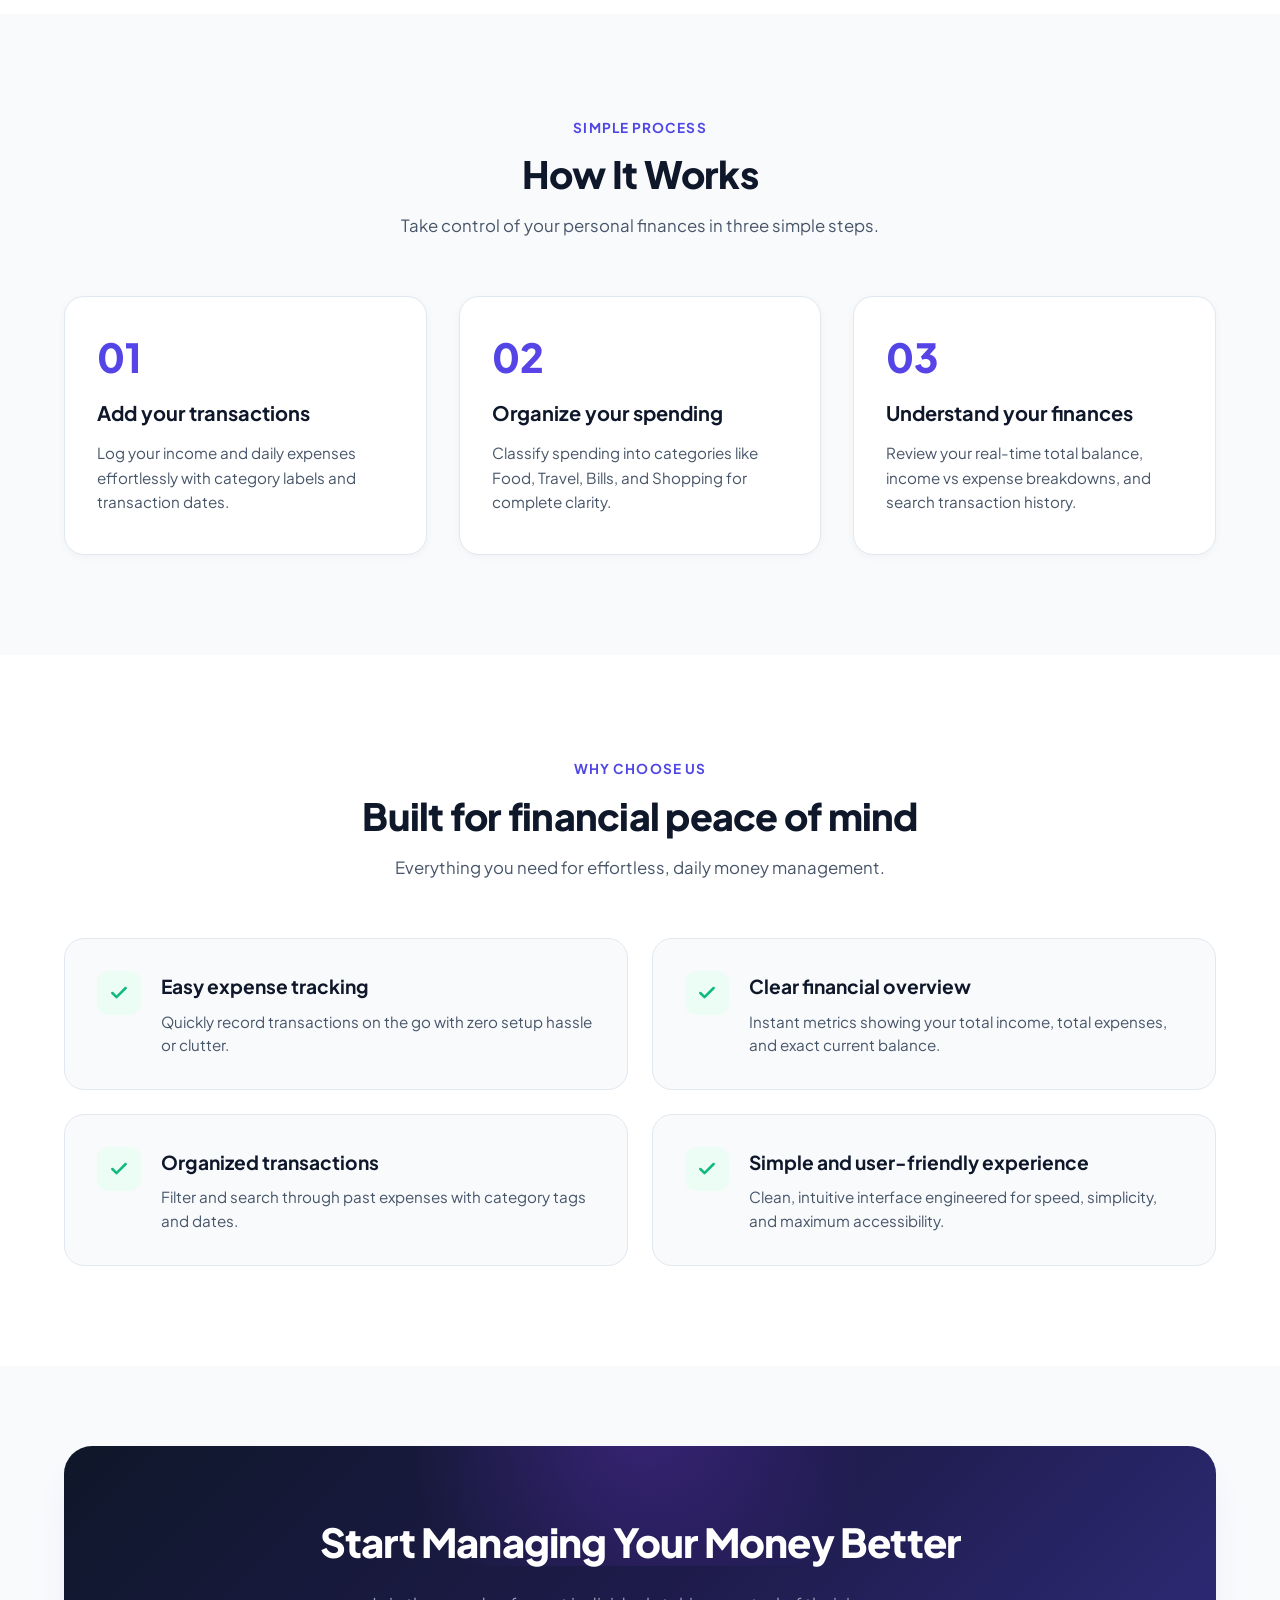
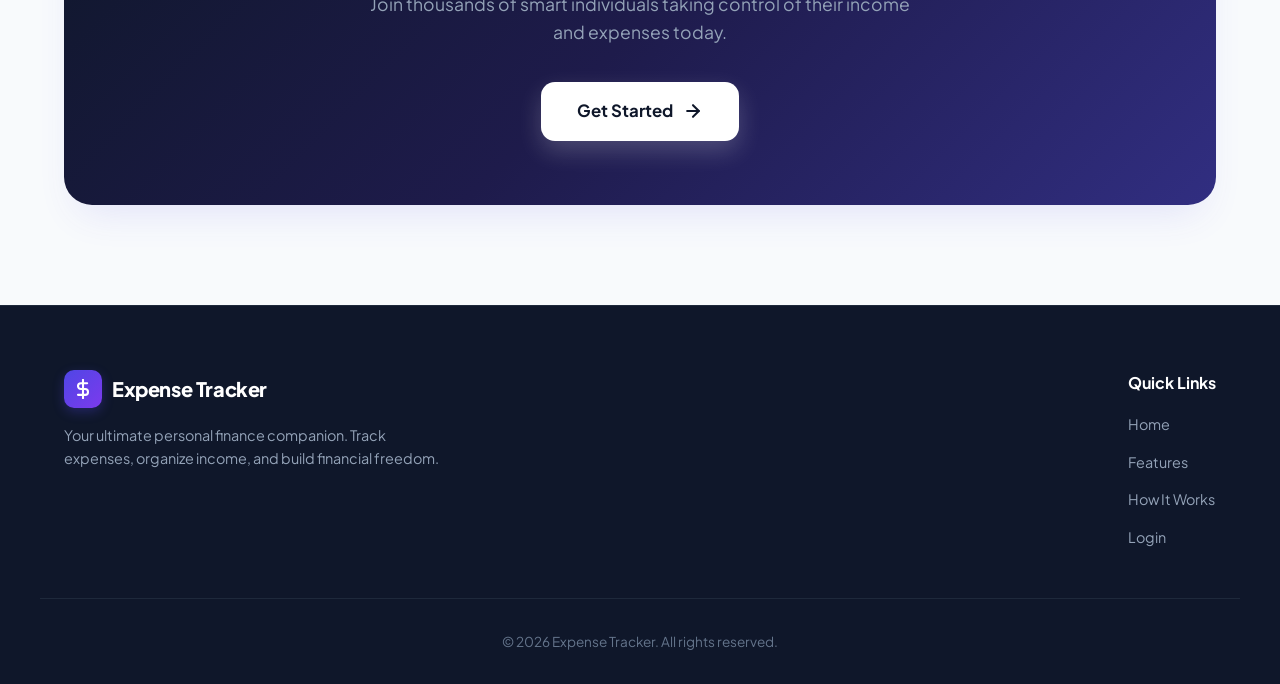
==== commit 89711560: "Updated" ====
--- a/landing.html
+++ b/landing.html
@@ -1,447 +1,790 @@
 <!DOCTYPE html>
+
 <html lang="en">
+
 <head>
+
     <meta charset="UTF-8">
+
     <meta name="viewport" content="width=device-width, initial-scale=1.0">
+
     <title>Expense Tracker — Take Control of Your Money</title>
-    <meta name="description" content="Track your income, manage your expenses, and understand where your money goes — all in one simple place.">
-    <!-- Google Fonts -->
+
+    <meta name="description"
+        content="Track your income, manage your expenses, and understand where your money goes — all in one simple place.">
+
     <link rel="preconnect" href="https://fonts.googleapis.com">
+
     <link rel="preconnect" href="https://fonts.gstatic.com" crossorigin>
-    <link href="https://fonts.googleapis.com/css2?family=Plus+Jakarta+Sans:wght@400;500;600;700;800&display=swap" rel="stylesheet">
+
+    <link href="https://fonts.googleapis.com/css2?family=Plus+Jakarta+Sans:wght@400;500;600;700;800&display=swap"
+        rel="stylesheet">
+
     <link rel="stylesheet" href="landing.css">
+
 </head>
+
 <body>
 
-    <!-- Header / Navbar -->
     <header class="navbar" id="navbar">
+
         <div class="nav-container">
+
             <a href="#top" class="brand">
+
                 <div class="brand-icon">
-                    <svg width="22" height="22" viewBox="0 0 24 24" fill="none" stroke="currentColor" stroke-width="2.5" stroke-linecap="round" stroke-linejoin="round">
+
+                    <svg width="22" height="22" viewBox="0 0 24 24" fill="none" stroke="currentColor" stroke-width="2.5"
+                        stroke-linecap="round" stroke-linejoin="round">
+
                         <line x1="12" y1="1" x2="12" y2="23"></line>
+
                         <path d="M17 5H9.5a3.5 3.5 0 0 0 0 7h5a3.5 3.5 0 0 1 0 7H6"></path>
+
                     </svg>
-                </div>
+
+                </div>
+
                 <span>Expense Tracker</span>
+
             </a>
 
             <nav class="nav-links" id="navLinks">
+
                 <a href="#features" class="nav-link">Features</a>
+
                 <a href="#how-it-works" class="nav-link">How It Works</a>
+
                 <a href="#benefits" class="nav-link">Benefits</a>
+
             </nav>
 
             <div class="nav-actions" id="navActions">
+
                 <a href="index.html" class="btn-login">Login</a>
+
                 <a href="index.html" class="btn-primary">Get Started</a>
+
             </div>
 
             <button class="mobile-toggle" id="mobileToggle" aria-label="Toggle Navigation Menu">
-                <svg width="24" height="24" viewBox="0 0 24 24" fill="none" stroke="currentColor" stroke-width="2" stroke-linecap="round" stroke-linejoin="round" class="icon-menu">
+
+                <svg width="24" height="24" viewBox="0 0 24 24" fill="none" stroke="currentColor" stroke-width="2"
+                    stroke-linecap="round" stroke-linejoin="round" class="icon-menu">
+
                     <line x1="3" y1="12" x2="21" y2="12"></line>
+
                     <line x1="3" y1="6" x2="21" y2="6"></line>
+
                     <line x1="3" y1="18" x2="21" y2="18"></line>
+
                 </svg>
-                <svg width="24" height="24" viewBox="0 0 24 24" fill="none" stroke="currentColor" stroke-width="2" stroke-linecap="round" stroke-linejoin="round" class="icon-close">
+
+                <svg width="24" height="24" viewBox="0 0 24 24" fill="none" stroke="currentColor" stroke-width="2"
+                    stroke-linecap="round" stroke-linejoin="round" class="icon-close">
+
                     <line x1="18" y1="6" x2="6" y2="18"></line>
+
                     <line x1="6" y1="6" x2="18" y2="18"></line>
+
                 </svg>
+
             </button>
+
         </div>
+
     </header>
 
-    <!-- Main Content -->
     <main>
-        <!-- Hero Section -->
+
         <section class="hero-section" id="top">
+
             <div class="hero-bg-glow"></div>
+
             <div class="container hero-container">
+
                 <div class="hero-content">
-                    <div class="hero-badge">
-                        <span class="badge-dot"></span>
-                        Smart Personal Finance Software
-                    </div>
-                    
+
                     <h1 class="hero-title">
+
                         Take Control of Your <span class="gradient-text">Money</span>
+
                     </h1>
-                    
+
                     <p class="hero-subheading">
-                        Track your income, manage your expenses, and understand where your money goes — all in one simple place.
+
+                        Track your income, manage your expenses, and understand where your money goes — all in one
+                        simple place.
+
                     </p>
 
                     <div class="hero-buttons">
+
                         <a href="index.html" class="btn-primary btn-hero">
+
                             <span>Get Started</span>
-                            <svg width="18" height="18" viewBox="0 0 24 24" fill="none" stroke="currentColor" stroke-width="2.5" stroke-linecap="round" stroke-linejoin="round">
+
+                            <svg width="18" height="18" viewBox="0 0 24 24" fill="none" stroke="currentColor"
+                                stroke-width="2.5" stroke-linecap="round" stroke-linejoin="round">
+
                                 <line x1="5" y1="12" x2="19" y2="12"></line>
+
                                 <polyline points="12 5 19 12 12 19"></polyline>
-                            </svg>
+
+                            </svg>
+
                         </a>
+
                         <a href="#features" class="btn-secondary btn-hero">
+
                             <span>Explore Features</span>
-                            <svg width="18" height="18" viewBox="0 0 24 24" fill="none" stroke="currentColor" stroke-width="2.5" stroke-linecap="round" stroke-linejoin="round">
-                                <path d="M7 13l5 5 5-5M7 6l5 5 5-5"/>
-                            </svg>
+
+                            <svg width="18" height="18" viewBox="0 0 24 24" fill="none" stroke="currentColor"
+                                stroke-width="2.5" stroke-linecap="round" stroke-linejoin="round">
+
+                                <path d="M7 13l5 5 5-5M7 6l5 5 5-5" />
+
+                            </svg>
+
                         </a>
+
                     </div>
 
                     <div class="hero-trust">
+
                         <div class="trust-item">
-                            <svg width="16" height="16" viewBox="0 0 24 24" fill="none" stroke="#10B981" stroke-width="3" stroke-linecap="round" stroke-linejoin="round"><polyline points="20 6 9 17 4 12"></polyline></svg>
+
+                            <svg width="16" height="16" viewBox="0 0 24 24" fill="none" stroke="#10B981"
+                                stroke-width="3" stroke-linecap="round" stroke-linejoin="round">
+
+                                <polyline points="20 6 9 17 4 12"></polyline>
+
+                            </svg>
+
                             <span>100% Free to Use</span>
-                        </div>
+
+                        </div>
+
                         <div class="trust-item">
-                            <svg width="16" height="16" viewBox="0 0 24 24" fill="none" stroke="#10B981" stroke-width="3" stroke-linecap="round" stroke-linejoin="round"><polyline points="20 6 9 17 4 12"></polyline></svg>
+
+                            <svg width="16" height="16" viewBox="0 0 24 24" fill="none" stroke="#10B981"
+                                stroke-width="3" stroke-linecap="round" stroke-linejoin="round">
+
+                                <polyline points="20 6 9 17 4 12"></polyline>
+
+                            </svg>
+
                             <span>No Credit Card Required</span>
-                        </div>
+
+                        </div>
+
                         <div class="trust-item">
-                            <svg width="16" height="16" viewBox="0 0 24 24" fill="none" stroke="#10B981" stroke-width="3" stroke-linecap="round" stroke-linejoin="round"><polyline points="20 6 9 17 4 12"></polyline></svg>
+
+                            <svg width="16" height="16" viewBox="0 0 24 24" fill="none" stroke="#10B981"
+                                stroke-width="3" stroke-linecap="round" stroke-linejoin="round">
+
+                                <polyline points="20 6 9 17 4 12"></polyline>
+
+                            </svg>
+
                             <span>Instant Setup</span>
-                        </div>
-                    </div>
-                </div>
-
-                <!-- Hero Visual / Dashboard Mockup -->
+
+                        </div>
+
+                    </div>
+
+                </div>
+
                 <div class="hero-visual">
+
                     <div class="visual-card-wrapper">
-                        <!-- Main Dashboard Mockup Card -->
+
                         <div class="mockup-card">
+
                             <div class="mockup-header">
+
                                 <div class="mockup-dots">
+
                                     <span class="dot dot-red"></span>
+
                                     <span class="dot dot-yellow"></span>
+
                                     <span class="dot dot-green"></span>
+
                                 </div>
+
                                 <div class="mockup-title">Financial Dashboard</div>
+
                                 <div class="mockup-chip">Live Overview</div>
+
                             </div>
 
                             <div class="mockup-body">
-                                <!-- Balance Highlight -->
+
                                 <div class="mockup-balance">
+
                                     <div class="balance-meta">
+
                                         <span class="balance-label">Current Balance</span>
+
                                         <span class="balance-trend positive">+14.2% this month</span>
+
                                     </div>
+
                                     <div class="balance-value">₹48,250</div>
+
                                 </div>
 
-                                <!-- Summary Mini Cards Grid -->
                                 <div class="mockup-summary-grid">
+
                                     <div class="mini-card income-card">
+
                                         <div class="mini-card-icon">
-                                            <svg width="16" height="16" viewBox="0 0 24 24" fill="none" stroke="currentColor" stroke-width="2.5"><polyline points="23 6 13.5 15.5 8.5 10.5 1 18"></polyline><polyline points="17 6 23 6 23 12"></polyline></svg>
-                                        </div>
+
+                                            <svg width="16" height="16" viewBox="0 0 24 24" fill="none"
+                                                stroke="currentColor" stroke-width="2.5">
+
+                                                <polyline points="23 6 13.5 15.5 8.5 10.5 1 18"></polyline>
+
+                                                <polyline points="17 6 23 6 23 12"></polyline>
+
+                                            </svg>
+
+                                        </div>
+
                                         <div>
+
                                             <span class="mini-card-label">Total Income</span>
+
                                             <div class="mini-card-val">₹65,000</div>
-                                        </div>
+
+                                        </div>
+
                                     </div>
 
                                     <div class="mini-card expense-card">
+
                                         <div class="mini-card-icon">
-                                            <svg width="16" height="16" viewBox="0 0 24 24" fill="none" stroke="currentColor" stroke-width="2.5"><polyline points="23 18 13.5 8.5 8.5 13.5 1 6"></polyline><polyline points="17 18 23 18 23 12"></polyline></svg>
-                                        </div>
+
+                                            <svg width="16" height="16" viewBox="0 0 24 24" fill="none"
+                                                stroke="currentColor" stroke-width="2.5">
+
+                                                <polyline points="23 18 13.5 8.5 8.5 13.5 1 6"></polyline>
+
+                                                <polyline points="17 18 23 18 23 12"></polyline>
+
+                                            </svg>
+
+                                        </div>
+
                                         <div>
+
                                             <span class="mini-card-label">Total Expenses</span>
+
                                             <div class="mini-card-val">₹16,750</div>
-                                        </div>
+
+                                        </div>
+
                                     </div>
+
                                 </div>
 
-                                <!-- Spending Chart Preview -->
                                 <div class="mockup-chart-box">
+
                                     <div class="chart-header">
+
                                         <span>Spending Breakdown</span>
+
                                         <span class="chart-tag">Aug 2026</span>
+
                                     </div>
+
                                     <div class="chart-bars">
+
                                         <div class="bar-group">
+
                                             <div class="bar bar-1" style="height: 65%;"></div>
+
                                             <span>Mon</span>
-                                        </div>
+
+                                        </div>
+
                                         <div class="bar-group">
+
                                             <div class="bar bar-2" style="height: 40%;"></div>
+
                                             <span>Tue</span>
-                                        </div>
+
+                                        </div>
+
                                         <div class="bar-group">
+
                                             <div class="bar bar-3" style="height: 85%;"></div>
+
                                             <span>Wed</span>
-                                        </div>
+
+                                        </div>
+
                                         <div class="bar-group">
+
                                             <div class="bar bar-4" style="height: 50%;"></div>
+
                                             <span>Thu</span>
-                                        </div>
+
+                                        </div>
+
                                         <div class="bar-group">
+
                                             <div class="bar bar-5" style="height: 95%;"></div>
+
                                             <span>Fri</span>
-                                        </div>
+
+                                        </div>
+
                                         <div class="bar-group">
+
                                             <div class="bar bar-6" style="height: 30%;"></div>
+
                                             <span>Sat</span>
-                                        </div>
+
+                                        </div>
+
                                     </div>
+
                                 </div>
 
-                                <!-- Transactions Preview -->
                                 <div class="mockup-transactions">
+
                                     <div class="mockup-tx-header">Recent Activity</div>
+
                                     <div class="tx-row">
+
                                         <div class="tx-icon icon-food">🍕</div>
+
                                         <div class="tx-info">
+
                                             <div class="tx-title">Food & Dining</div>
+
                                             <div class="tx-date">Today, 2:15 PM</div>
-                                        </div>
+
+                                        </div>
+
                                         <div class="tx-amount negative">-₹450</div>
+
                                     </div>
+
                                     <div class="tx-row">
+
                                         <div class="tx-icon icon-salary">💼</div>
+
                                         <div class="tx-info">
+
                                             <div class="tx-title">Monthly Income</div>
+
                                             <div class="tx-date">Yesterday, 9:00 AM</div>
-                                        </div>
+
+                                        </div>
+
                                         <div class="tx-amount positive">+₹65,000</div>
+
                                     </div>
+
                                 </div>
+
                             </div>
-                        </div>
-
-                        <!-- Floating Accent Widget Cards -->
-                        <div class="floating-badge badge-top">
-                            <div class="badge-icon-bg green">
-                                <svg width="18" height="18" viewBox="0 0 24 24" fill="none" stroke="currentColor" stroke-width="2.5"><circle cx="12" cy="12" r="10"></circle><polyline points="12 6 12 12 16 14"></polyline></svg>
-                            </div>
-                            <div>
-                                <div class="badge-title">Smart Savings</div>
-                                <div class="badge-value">₹12,400 Saved</div>
-                            </div>
-                        </div>
-
-                        <div class="floating-badge badge-bottom">
-                            <div class="badge-icon-bg purple">
-                                <svg width="18" height="18" viewBox="0 0 24 24" fill="none" stroke="currentColor" stroke-width="2.5"><path d="M22 11.08V12a10 10 0 1 1-5.93-9.14"></path><polyline points="22 4 12 14.01 9 11.01"></polyline></svg>
-                            </div>
-                            <div>
-                                <div class="badge-title">Budget Goal</div>
-                                <div class="badge-value">On Track 👍</div>
-                            </div>
-                        </div>
-                    </div>
-                </div>
+
+                        </div>
+
+                    </div>
+
+                </div>
+
             </div>
+
         </section>
 
-        <!-- Features Section -->
         <section class="features-section" id="features">
+
             <div class="container">
+
                 <div class="section-header">
+
                     <span class="section-tag">Powerful Features</span>
+
                     <h2 class="section-title">Everything you need to master your money</h2>
-                    <p class="section-subtitle">Designed to help you make smarter financial decisions with clarity and confidence.</p>
+
+                    <p class="section-subtitle">Designed to help you make smarter financial decisions with clarity and
+                        confidence.</p>
+
                 </div>
 
                 <div class="features-grid">
-                    <!-- Feature 1 -->
+
                     <div class="feature-card">
+
                         <div class="feature-icon-wrapper icon-indigo">
-                            <svg width="26" height="26" viewBox="0 0 24 24" fill="none" stroke="currentColor" stroke-width="2" stroke-linecap="round" stroke-linejoin="round">
+
+                            <svg width="26" height="26" viewBox="0 0 24 24" fill="none" stroke="currentColor"
+                                stroke-width="2" stroke-linecap="round" stroke-linejoin="round">
+
                                 <rect x="1" y="4" width="22" height="16" rx="2" ry="2"></rect>
+
                                 <line x1="1" y1="10" x2="23" y2="10"></line>
-                            </svg>
-                        </div>
+
+                            </svg>
+
+                        </div>
+
                         <h3 class="feature-title">Track Expenses</h3>
+
                         <p class="feature-desc">Record and organize your daily expenses easily.</p>
-                    </div>
-
-                    <!-- Feature 2 -->
+
+                    </div>
+
                     <div class="feature-card">
+
                         <div class="feature-icon-wrapper icon-emerald">
-                            <svg width="26" height="26" viewBox="0 0 24 24" fill="none" stroke="currentColor" stroke-width="2" stroke-linecap="round" stroke-linejoin="round">
+
+                            <svg width="26" height="26" viewBox="0 0 24 24" fill="none" stroke="currentColor"
+                                stroke-width="2" stroke-linecap="round" stroke-linejoin="round">
+
                                 <line x1="12" y1="1" x2="12" y2="23"></line>
+
                                 <path d="M17 5H9.5a3.5 3.5 0 0 0 0 7h5a3.5 3.5 0 0 1 0 7H6"></path>
-                            </svg>
-                        </div>
+
+                            </svg>
+
+                        </div>
+
                         <h3 class="feature-title">Manage Income</h3>
+
                         <p class="feature-desc">Keep track of your income and understand your financial position.</p>
-                    </div>
-
-                    <!-- Feature 3 -->
+
+                    </div>
+
                     <div class="feature-card">
+
                         <div class="feature-icon-wrapper icon-purple">
-                            <svg width="26" height="26" viewBox="0 0 24 24" fill="none" stroke="currentColor" stroke-width="2" stroke-linecap="round" stroke-linejoin="round">
+
+                            <svg width="26" height="26" viewBox="0 0 24 24" fill="none" stroke="currentColor"
+                                stroke-width="2" stroke-linecap="round" stroke-linejoin="round">
+
                                 <rect x="3" y="3" width="7" height="7"></rect>
+
                                 <rect x="14" y="3" width="7" height="7"></rect>
+
                                 <rect x="14" y="14" width="7" height="7"></rect>
+
                                 <rect x="3" y="14" width="7" height="7"></rect>
-                            </svg>
-                        </div>
+
+                            </svg>
+
+                        </div>
+
                         <h3 class="feature-title">Smart Overview</h3>
+
                         <p class="feature-desc">See your income, expenses and balance at a glance.</p>
-                    </div>
-
-                    <!-- Feature 4 -->
+
+                    </div>
+
                     <div class="feature-card">
+
                         <div class="feature-icon-wrapper icon-amber">
-                            <svg width="26" height="26" viewBox="0 0 24 24" fill="none" stroke="currentColor" stroke-width="2" stroke-linecap="round" stroke-linejoin="round">
-                                <path d="M20.59 13.41l-7.17 7.17a2 2 0 0 1-2.83 0L2 12V2h10l8.59 8.59a2 2 0 0 1 0 2.82z"></path>
+
+                            <svg width="26" height="26" viewBox="0 0 24 24" fill="none" stroke="currentColor"
+                                stroke-width="2" stroke-linecap="round" stroke-linejoin="round">
+
+                                <path
+                                    d="M20.59 13.41l-7.17 7.17a2 2 0 0 1-2.83 0L2 12V2h10l8.59 8.59a2 2 0 0 1 0 2.82z">
+                                </path>
+
                                 <line x1="7" y1="7" x2="7.01" y2="7"></line>
-                            </svg>
-                        </div>
+
+                            </svg>
+
+                        </div>
+
                         <h3 class="feature-title">Stay Organized</h3>
+
                         <p class="feature-desc">Categorize and manage your transactions in one place.</p>
-                    </div>
-                </div>
+
+                    </div>
+
+                </div>
+
             </div>
+
         </section>
 
-        <!-- How It Works Section -->
         <section class="how-it-works-section" id="how-it-works">
+
             <div class="container">
+
                 <div class="section-header">
+
                     <span class="section-tag">Simple Process</span>
+
                     <h2 class="section-title">How It Works</h2>
+
                     <p class="section-subtitle">Take control of your personal finances in three simple steps.</p>
+
                 </div>
 
                 <div class="steps-grid">
-                    <!-- Step 01 -->
+
                     <div class="step-card">
+
                         <div class="step-number">01</div>
+
                         <h3 class="step-title">Add your transactions</h3>
-                        <p class="step-desc">Log your income and daily expenses effortlessly with category labels and transaction dates.</p>
-                    </div>
-
-                    <!-- Step 02 -->
+
+                        <p class="step-desc">Log your income and daily expenses effortlessly with category labels and
+                            transaction dates.</p>
+
+                    </div>
+
                     <div class="step-card">
+
                         <div class="step-number">02</div>
+
                         <h3 class="step-title">Organize your spending</h3>
-                        <p class="step-desc">Classify spending into categories like Food, Travel, Bills, and Shopping for complete clarity.</p>
-                    </div>
-
-                    <!-- Step 03 -->
+
+                        <p class="step-desc">Classify spending into categories like Food, Travel, Bills, and Shopping
+                            for complete clarity.</p>
+
+                    </div>
+
                     <div class="step-card">
+
                         <div class="step-number">03</div>
+
                         <h3 class="step-title">Understand your finances</h3>
-                        <p class="step-desc">Review your real-time total balance, income vs expense breakdowns, and search transaction history.</p>
-                    </div>
-                </div>
+
+                        <p class="step-desc">Review your real-time total balance, income vs expense breakdowns, and
+                            search transaction history.</p>
+
+                    </div>
+
+                </div>
+
             </div>
+
         </section>
 
-        <!-- Benefits Section -->
         <section class="benefits-section" id="benefits">
+
             <div class="container">
+
                 <div class="section-header">
+
                     <span class="section-tag">Why Choose Us</span>
+
                     <h2 class="section-title">Built for financial peace of mind</h2>
+
                     <p class="section-subtitle">Everything you need for effortless, daily money management.</p>
+
                 </div>
 
                 <div class="benefits-grid">
+
                     <div class="benefit-card">
+
                         <div class="benefit-check">
-                            <svg width="20" height="20" viewBox="0 0 24 24" fill="none" stroke="currentColor" stroke-width="3" stroke-linecap="round" stroke-linejoin="round">
+
+                            <svg width="20" height="20" viewBox="0 0 24 24" fill="none" stroke="currentColor"
+                                stroke-width="3" stroke-linecap="round" stroke-linejoin="round">
+
                                 <polyline points="20 6 9 17 4 12"></polyline>
-                            </svg>
-                        </div>
+
+                            </svg>
+
+                        </div>
+
                         <div>
+
                             <h3 class="benefit-title">Easy expense tracking</h3>
-                            <p class="benefit-desc">Quickly record transactions on the go with zero setup hassle or clutter.</p>
-                        </div>
+
+                            <p class="benefit-desc">Quickly record transactions on the go with zero setup hassle or
+                                clutter.</p>
+
+                        </div>
+
                     </div>
 
                     <div class="benefit-card">
+
                         <div class="benefit-check">
-                            <svg width="20" height="20" viewBox="0 0 24 24" fill="none" stroke="currentColor" stroke-width="3" stroke-linecap="round" stroke-linejoin="round">
+
+                            <svg width="20" height="20" viewBox="0 0 24 24" fill="none" stroke="currentColor"
+                                stroke-width="3" stroke-linecap="round" stroke-linejoin="round">
+
                                 <polyline points="20 6 9 17 4 12"></polyline>
-                            </svg>
-                        </div>
+
+                            </svg>
+
+                        </div>
+
                         <div>
+
                             <h3 class="benefit-title">Clear financial overview</h3>
-                            <p class="benefit-desc">Instant metrics showing your total income, total expenses, and exact current balance.</p>
-                        </div>
+
+                            <p class="benefit-desc">Instant metrics showing your total income, total expenses, and exact
+                                current balance.</p>
+
+                        </div>
+
                     </div>
 
                     <div class="benefit-card">
+
                         <div class="benefit-check">
-                            <svg width="20" height="20" viewBox="0 0 24 24" fill="none" stroke="currentColor" stroke-width="3" stroke-linecap="round" stroke-linejoin="round">
+
+                            <svg width="20" height="20" viewBox="0 0 24 24" fill="none" stroke="currentColor"
+                                stroke-width="3" stroke-linecap="round" stroke-linejoin="round">
+
                                 <polyline points="20 6 9 17 4 12"></polyline>
-                            </svg>
-                        </div>
+
+                            </svg>
+
+                        </div>
+
                         <div>
+
                             <h3 class="benefit-title">Organized transactions</h3>
-                            <p class="benefit-desc">Filter and search through past expenses with category tags and dates.</p>
-                        </div>
+
+                            <p class="benefit-desc">Filter and search through past expenses with category tags and
+                                dates.</p>
+
+                        </div>
+
                     </div>
 
                     <div class="benefit-card">
+
                         <div class="benefit-check">
-                            <svg width="20" height="20" viewBox="0 0 24 24" fill="none" stroke="currentColor" stroke-width="3" stroke-linecap="round" stroke-linejoin="round">
+
+                            <svg width="20" height="20" viewBox="0 0 24 24" fill="none" stroke="currentColor"
+                                stroke-width="3" stroke-linecap="round" stroke-linejoin="round">
+
                                 <polyline points="20 6 9 17 4 12"></polyline>
-                            </svg>
-                        </div>
+
+                            </svg>
+
+                        </div>
+
                         <div>
+
                             <h3 class="benefit-title">Simple and user-friendly experience</h3>
-                            <p class="benefit-desc">Clean, intuitive interface engineered for speed, simplicity, and maximum accessibility.</p>
-                        </div>
-                    </div>
-                </div>
+
+                            <p class="benefit-desc">Clean, intuitive interface engineered for speed, simplicity, and
+                                maximum accessibility.</p>
+
+                        </div>
+
+                    </div>
+
+                </div>
+
             </div>
+
         </section>
 
-        <!-- CTA Section -->
         <section class="cta-section">
+
             <div class="container">
+
                 <div class="cta-card">
+
                     <div class="cta-bg-glow"></div>
+
                     <h2 class="cta-title">Start Managing Your Money Better</h2>
-                    <p class="cta-desc">Join thousands of smart individuals taking control of their income and expenses today.</p>
+
+                    <p class="cta-desc">Join thousands of smart individuals taking control of their income and expenses
+                        today.</p>
+
                     <a href="index.html" class="btn-cta">
+
                         <span>Get Started</span>
-                        <svg width="20" height="20" viewBox="0 0 24 24" fill="none" stroke="currentColor" stroke-width="2.5" stroke-linecap="round" stroke-linejoin="round">
+
+                        <svg width="20" height="20" viewBox="0 0 24 24" fill="none" stroke="currentColor"
+                            stroke-width="2.5" stroke-linecap="round" stroke-linejoin="round">
+
                             <line x1="5" y1="12" x2="19" y2="12"></line>
+
                             <polyline points="12 5 19 12 12 19"></polyline>
+
                         </svg>
+
                     </a>
-                </div>
+
+                </div>
+
             </div>
+
         </section>
+
     </main>
 
-    <!-- Footer -->
     <footer class="footer">
+
         <div class="container footer-container">
+
             <div class="footer-brand-col">
+
                 <a href="#top" class="brand">
+
                     <div class="brand-icon">
-                        <svg width="20" height="20" viewBox="0 0 24 24" fill="none" stroke="currentColor" stroke-width="2.5" stroke-linecap="round" stroke-linejoin="round">
+
+                        <svg width="20" height="20" viewBox="0 0 24 24" fill="none" stroke="currentColor"
+                            stroke-width="2.5" stroke-linecap="round" stroke-linejoin="round">
+
                             <line x1="12" y1="1" x2="12" y2="23"></line>
+
                             <path d="M17 5H9.5a3.5 3.5 0 0 0 0 7h5a3.5 3.5 0 0 1 0 7H6"></path>
+
                         </svg>
-                    </div>
+
+                    </div>
+
                     <span>Expense Tracker</span>
+
                 </a>
-                <p class="footer-desc">Your ultimate personal finance companion. Track expenses, organize income, and build financial freedom.</p>
+
+                <p class="footer-desc">Your ultimate personal finance companion. Track expenses, organize income, and
+                    build financial freedom.</p>
+
             </div>
 
             <div class="footer-links-col">
+
                 <h4 class="footer-heading">Quick Links</h4>
+
                 <ul class="footer-menu">
+
                     <li><a href="#top">Home</a></li>
+
                     <li><a href="#features">Features</a></li>
+
                     <li><a href="#how-it-works">How It Works</a></li>
+
                     <li><a href="index.html">Login</a></li>
+
                 </ul>
+
             </div>
+
         </div>
 
         <div class="container footer-bottom">
+
             <p>&copy; 2026 Expense Tracker. All rights reserved.</p>
+
         </div>
+
     </footer>
 
     <script src="landing.js"></script>
+
 </body>
-</html>
+
+</html>
--- a/landing.css
+++ b/landing.css
@@ -1,49 +1,44 @@
-/* ==========================================================================
-   Expense Tracker — Landing Page Stylesheet
-   Design Inspiration: Modern Personal Finance / Fintech SaaS
-   ========================================================================== */
-
-/* --------------------------------------------------------------------------
-   1. CSS VARIABLES & DESIGN SYSTEM TOKENS
-   -------------------------------------------------------------------------- */
+
+
+
 :root {
-    /* Color Palette */
+
     --color-bg: #F8FAFC;
     --color-bg-alt: #FFFFFF;
     --color-card: #FFFFFF;
-    --color-text-main: #0F172A;     /* Dark Navy */
-    --color-text-muted: #475569;    /* Slate */
-    --color-text-light: #94A3B8;    /* Muted Gray */
-
-    /* Brand & Accent Colors */
-    --color-primary: #4F46E5;       /* Indigo */
+    --color-text-main: #0F172A;
+    --color-text-muted: #475569;
+    --color-text-light: #94A3B8;
+
+
+    --color-primary: #4F46E5;
     --color-primary-hover: #4338CA;
     --color-primary-light: #EEF2FF;
-    --color-purple: #7C3AED;        /* Violet Accent */
+    --color-purple: #7C3AED;
     --color-purple-light: #F5F3FF;
-    --color-emerald: #10B981;       /* Positive Income */
+    --color-emerald: #10B981;
     --color-emerald-light: #ECFDF5;
-    --color-rose: #F43F5E;          /* Expense Red */
+    --color-rose: #F43F5E;
     --color-rose-light: #FFF1F2;
     --color-amber: #F59E0B;
     --color-amber-light: #FEF3C7;
 
-    /* Gradients */
+
     --gradient-primary: linear-gradient(135deg, #4F46E5 0%, #7C3AED 100%);
     --gradient-hero-bg: radial-gradient(circle at 50% 0%, rgba(99, 102, 241, 0.12) 0%, rgba(248, 250, 252, 0) 70%);
     --gradient-card-border: linear-gradient(135deg, rgba(79, 70, 229, 0.2), rgba(124, 58, 237, 0.05));
     --gradient-cta: linear-gradient(135deg, #0F172A 0%, #1E1B4B 50%, #312E81 100%);
 
-    /* Shadows & Glassmorphism */
+
     --shadow-sm: 0 2px 8px rgba(15, 23, 42, 0.04);
     --shadow-md: 0 10px 25px -5px rgba(15, 23, 42, 0.06), 0 8px 10px -6px rgba(15, 23, 42, 0.04);
     --shadow-lg: 0 20px 40px -15px rgba(79, 70, 229, 0.14);
     --shadow-glow: 0 0 40px rgba(79, 70, 229, 0.25);
-    
-    /* Typography */
+
+
     --font-sans: 'Plus Jakarta Sans', -apple-system, BlinkMacSystemFont, 'Segoe UI', Roboto, sans-serif;
 
-    /* Layout & Spacing */
+
     --radius-sm: 8px;
     --radius-md: 14px;
     --radius-lg: 20px;
@@ -51,9 +46,7 @@
     --container-max-width: 1200px;
 }
 
-/* --------------------------------------------------------------------------
-   2. GLOBAL RESET & BASE STYLES
-   -------------------------------------------------------------------------- */
+
 *, *::before, *::after {
     box-sizing: border-box;
     margin: 0;
@@ -93,9 +86,7 @@
     padding: 0 24px;
 }
 
-/* --------------------------------------------------------------------------
-   3. NAVBAR
-   -------------------------------------------------------------------------- */
+
 .navbar {
     position: fixed;
     top: 0;
@@ -202,7 +193,7 @@
     box-shadow: 0 12px 24px rgba(79, 70, 229, 0.35);
 }
 
-/* Mobile Toggle */
+
 .mobile-toggle {
     display: none;
     color: var(--color-text-main);
@@ -221,9 +212,7 @@
     display: block;
 }
 
-/* --------------------------------------------------------------------------
-   4. HERO SECTION
-   -------------------------------------------------------------------------- */
+
 .hero-section {
     position: relative;
     padding-top: 150px;
@@ -354,9 +343,7 @@
     color: var(--color-text-muted);
 }
 
-/* --------------------------------------------------------------------------
-   5. HERO VISUAL / DASHBOARD MOCKUP
-   -------------------------------------------------------------------------- */
+
 .hero-visual {
     position: relative;
     display: flex;
@@ -423,7 +410,7 @@
     padding: 24px;
 }
 
-/* Balance Box */
+
 .mockup-balance {
     background: var(--color-bg);
     border-radius: var(--radius-md);
@@ -461,7 +448,7 @@
     letter-spacing: -0.02em;
 }
 
-/* Summary Grid */
+
 .mockup-summary-grid {
     display: grid;
     grid-template-columns: 1fr 1fr;
@@ -521,7 +508,7 @@
     color: var(--color-text-main);
 }
 
-/* Chart Preview */
+
 .mockup-chart-box {
     background: #F8FAFC;
     border-radius: var(--radius-md);
@@ -574,7 +561,7 @@
     color: var(--color-text-light);
 }
 
-/* Transactions list mockup */
+
 .mockup-transactions {
     display: flex;
     flex-direction: column;
@@ -631,7 +618,7 @@
 .tx-amount.negative { color: var(--color-rose); }
 .tx-amount.positive { color: var(--color-emerald); }
 
-/* Floating Badges */
+
 .floating-badge {
     position: absolute;
     background: #FFFFFF;
@@ -693,9 +680,7 @@
     50% { transform: translateY(-8px); }
 }
 
-/* --------------------------------------------------------------------------
-   6. SECTION HEADERS & GENERAL CARD GRIDS
-   -------------------------------------------------------------------------- */
+
 .section-header {
     text-align: center;
     max-width: 640px;
@@ -726,9 +711,7 @@
     color: var(--color-text-muted);
 }
 
-/* --------------------------------------------------------------------------
-   7. FEATURES SECTION
-   -------------------------------------------------------------------------- */
+
 .features-section {
     padding: 100px 0;
     background: #FFFFFF;
@@ -786,9 +769,7 @@
     line-height: 1.55;
 }
 
-/* --------------------------------------------------------------------------
-   8. HOW IT WORKS SECTION
-   -------------------------------------------------------------------------- */
+
 .how-it-works-section {
     padding: 100px 0;
     background: var(--color-bg);
@@ -839,9 +820,7 @@
     line-height: 1.6;
 }
 
-/* --------------------------------------------------------------------------
-   9. BENEFITS SECTION
-   -------------------------------------------------------------------------- */
+
 .benefits-section {
     padding: 100px 0;
     background: #FFFFFF;
@@ -896,9 +875,7 @@
     line-height: 1.55;
 }
 
-/* --------------------------------------------------------------------------
-   10. CTA SECTION
-   -------------------------------------------------------------------------- */
+
 .cta-section {
     padding: 80px 0 100px 0;
     background: var(--color-bg);
@@ -966,9 +943,7 @@
     box-shadow: 0 14px 30px rgba(255, 255, 255, 0.3);
 }
 
-/* --------------------------------------------------------------------------
-   11. FOOTER
-   -------------------------------------------------------------------------- */
+
 .footer {
     background: #0F172A;
     color: #FFFFFF;
@@ -1036,9 +1011,7 @@
     color: #64748B;
 }
 
-/* --------------------------------------------------------------------------
-   12. RESPONSIVE DESIGN (MEDIA QUERIES)
-   -------------------------------------------------------------------------- */
+
 @media (max-width: 1024px) {
     .features-grid {
         grid-template-columns: repeat(2, 1fr);
@@ -1083,7 +1056,7 @@
         display: block;
     }
 
-    /* Mobile Menu Open State */
+
     .navbar.menu-open .nav-links {
         display: flex;
         flex-direction: column;
@@ -1135,4 +1108,4 @@
         flex-direction: column;
         gap: 32px;
     }
-}
+}
